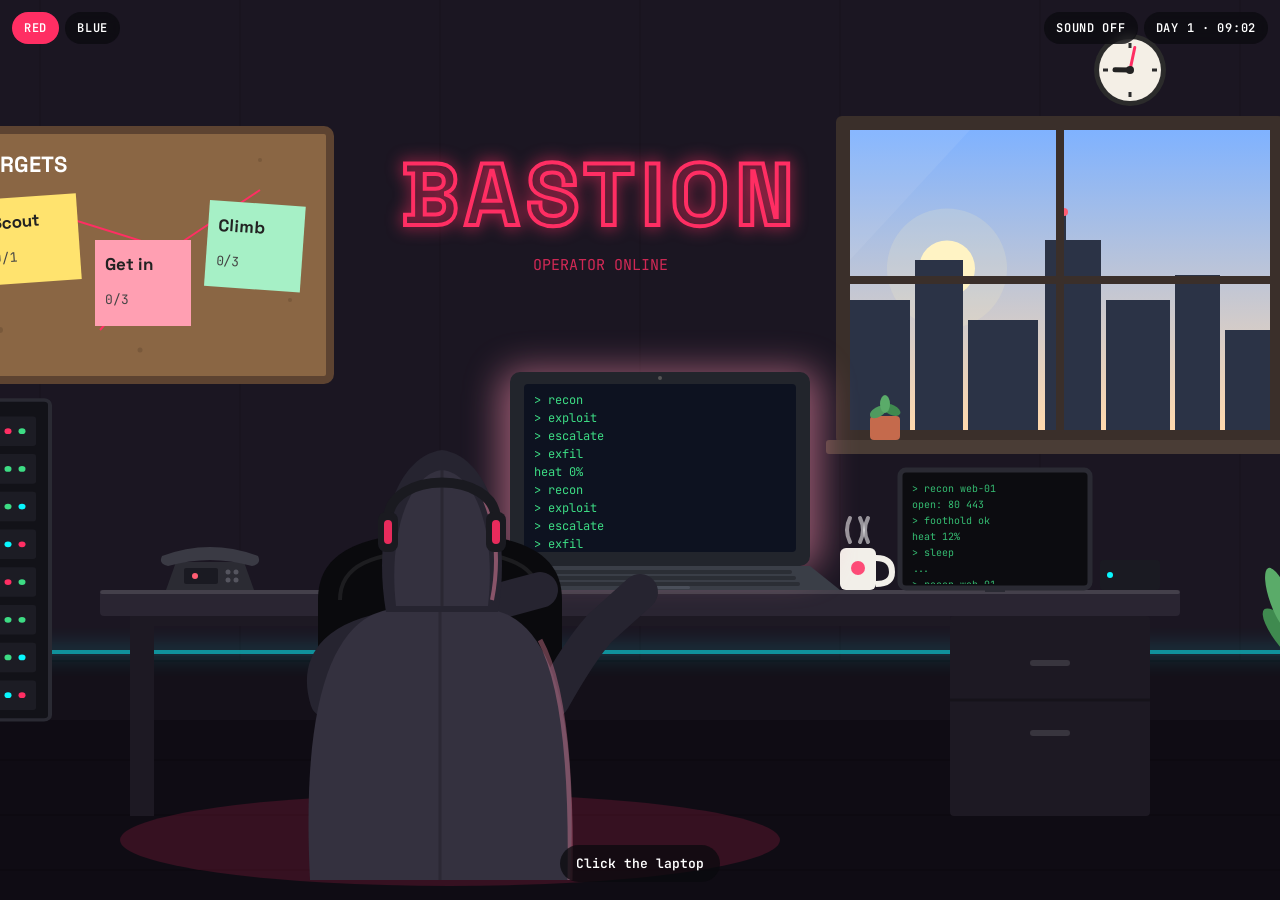
==== demo/office/index.html @ b07e5ead "Office demo: 2D office, laptop zoom, live day and night, playable Red and Blue loops" ====
<!doctype html>
<html lang="en">
<head>
<meta charset="utf-8">
<meta name="viewport" content="width=device-width, initial-scale=1, viewport-fit=cover">
<meta name="robots" content="noindex, nofollow">
<title>Bastion · Office demo</title>
<link rel="preconnect" href="https://fonts.googleapis.com">
<link rel="preconnect" href="https://fonts.gstatic.com" crossorigin>
<link rel="stylesheet" href="https://fonts.googleapis.com/css2?family=JetBrains+Mono:wght@400;600;700&family=Space+Grotesk:wght@500;700&display=swap">
<style>
:root { --mono: "JetBrains Mono", ui-monospace, Consolas, monospace; --body: "Space Grotesk", system-ui, sans-serif; }
body[data-side="blue"] {
  --wall: #cfd8e3; --wall2: #b9c5d3; --floor: #8a97aa; --desk: #7a5a42; --desk2: #5d4331; --accent: #2f6fde;
  --hood: #2d4f8a; --hood2: #223d6b; --skin: #e7b48f; --glow: #9cc8ff; --chair: #303846;
}
body[data-side="red"] {
  --wall: #1b1622; --wall2: #141019; --floor: #0f0c14; --desk: #2a2532; --desk2: #1d1923; --accent: #ff2e63;
  --hood: #34313f; --hood2: #262430; --skin: #d9a07c; --glow: #ff8fb0; --chair: #0a0a0d;
}
* { box-sizing: border-box; }
html, body { margin: 0; height: 100%; overflow: hidden; background: linear-gradient(var(--wall) 0 55%, var(--floor) 55%); color: #eee; font-family: var(--body); }
#scene { position: fixed; inset: 0; width: 100%; height: 100%; display: block; }
.hud { position: fixed; top: 12px; left: 12px; right: 12px; display: flex; flex-wrap: wrap; justify-content: space-between; gap: 8px; z-index: 5; pointer-events: none; }
.hud > * { pointer-events: auto; }
.pill { font: 600 12px var(--mono); letter-spacing: .06em; text-transform: uppercase; padding: 8px 12px; border-radius: 999px; border: 0; cursor: pointer;
  background: rgba(10,10,14,.72); color: #fff; backdrop-filter: blur(6px); }
.pill.on { background: var(--accent); }
.pill[hidden], .lid[hidden] { display: none; }
.hint { position: fixed; left: 50%; bottom: 18px; transform: translateX(-50%); z-index: 4; font: 600 13px var(--mono); padding: 10px 16px; border-radius: 999px;
  background: rgba(10,10,14,.75); color: #fff; animation: bob 2s ease-in-out infinite; white-space: nowrap; }
@keyframes bob { 50% { transform: translate(-50%, -6px); } }

/* scene parts */
.wall { fill: var(--wall); transition: fill .8s; }
.wall2 { fill: var(--wall2); transition: fill .8s; }
.floor { fill: var(--floor); transition: fill .8s; }
.desk { fill: var(--desk); } .desk2 { fill: var(--desk2); }
.hood { fill: var(--hood); } .hood2 { fill: var(--hood2); } .skin { fill: var(--skin); } .chair { fill: var(--chair); }
.lit { fill: #ffd27a; transition: opacity 1.2s; }
#laptop { cursor: pointer; }
#laptop:hover .screen-glow, #laptop:focus .screen-glow { opacity: .95; }
#laptop:focus { outline: none; }
.screen-glow { fill: var(--glow); opacity: .55; filter: blur(18px); transition: opacity .3s; }
.arm { animation: type .28s ease-in-out infinite alternate; transform-box: fill-box; transform-origin: 0% 0%; }
.arm.r { animation-delay: .14s; }
@keyframes type { to { transform: translateY(4px); } }
.head { animation: breathe 4s ease-in-out infinite; transform-box: fill-box; transform-origin: center bottom; }
@keyframes breathe { 50% { transform: translateY(2px) rotate(-1deg); } }
.steam path { fill: none; stroke: rgba(255,255,255,.55); stroke-width: 4; stroke-linecap: round; animation: steam 3s ease-in infinite; }
.steam path:nth-child(2) { animation-delay: 1s; } .steam path:nth-child(3) { animation-delay: 2s; }
@keyframes steam { 0% { opacity: 0; transform: translateY(10px); } 30% { opacity: 1; } 100% { opacity: 0; transform: translateY(-30px); } }
#phone { cursor: pointer; }
#phone.ring { animation: ring .12s linear infinite; transform-box: fill-box; transform-origin: center; }
@keyframes ring { 0% { transform: rotate(-6deg); } 50% { transform: rotate(6deg); } 100% { transform: rotate(-6deg); } }
.waves circle { fill: none; stroke: var(--accent); stroke-width: 3; opacity: 0; }
#phone.ring + .waves circle { animation: wave 1s ease-out infinite; }
#phone.ring + .waves circle:nth-child(2) { animation-delay: .35s; }
@keyframes wave { 0% { opacity: .9; r: 10; } 100% { opacity: 0; r: 46; } }
.rain line { stroke: rgba(190,210,255,.55); stroke-width: 2; animation: rain .7s linear infinite; }
@keyframes rain { from { transform: translate(0, -60px); } to { transform: translate(-14px, 360px); } }
.tv-node { animation: pulse 2s ease-in-out infinite; transform-box: fill-box; transform-origin: center; }
@keyframes pulse { 50% { transform: scale(1.35); } }
.neon { fill: none; stroke: var(--accent); stroke-width: 4; filter: drop-shadow(0 0 8px var(--accent)); animation: flicker 6s infinite; }
@keyframes flicker { 0%, 19%, 21%, 60%, 62%, 100% { opacity: 1; } 20%, 61% { opacity: .35; } }
.code-line { animation: scroll 3s linear infinite; }
@keyframes scroll { from { transform: translateY(0); } to { transform: translateY(-60px); } }
.board { cursor: pointer; }
.board:hover { filter: brightness(1.08); }
.only-red, .only-blue { display: none; }
.led { animation: led 1.6s steps(2, jump-none) infinite; }
@keyframes led { 50% { opacity: .25; } }
body[data-side="red"] .only-red, body[data-side="blue"] .only-blue { display: inline; }

/* toast */
.toast { position: fixed; top: 64px; left: 50%; z-index: 30; transform: translate(-50%, -140%); max-width: min(92vw, 440px); padding: 14px 18px; border-radius: 10px;
  background: #121018; color: #fff; border: 2px solid var(--accent); box-shadow: 0 12px 40px rgba(0,0,0,.5); font: 14px/1.45 var(--body);
  transition: transform .45s cubic-bezier(.2,1.4,.4,1), opacity .3s; opacity: 0; pointer-events: none; }
.toast.show { transform: translate(-50%, 0); opacity: 1; pointer-events: auto; }
.toast b { display: block; font: 700 12px var(--mono); letter-spacing: .08em; text-transform: uppercase; color: var(--accent); margin-bottom: 4px; }

/* laptop OS */
.os { position: fixed; inset: 0; z-index: 10; display: none; flex-direction: column; opacity: 0; transition: opacity .35s;
  background: radial-gradient(120% 90% at 30% 10%, #24324d, #0d1220 70%); }
body[data-side="red"] .os { background: radial-gradient(120% 90% at 70% 10%, #3a1020, #0a070c 70%); }
.os.open { display: flex; } .os.in { opacity: 1; }
.os::after { content: ""; position: absolute; inset: 0; pointer-events: none; box-shadow: inset 0 0 calc(var(--heat, 0) * 220px) calc(var(--heat, 0) * 40px) rgba(255, 40, 60, .55); transition: box-shadow .6s; }
.os.hot::after { animation: hot 1.4s ease-in-out infinite; }
@keyframes hot { 50% { opacity: .55; } }
.bar { display: flex; align-items: center; gap: 14px; padding: 8px 14px; background: rgba(0,0,0,.45); font: 600 12px var(--mono); z-index: 2; flex-wrap: wrap; }
.bar .grow { flex: 1; }
.heat { display: inline-flex; align-items: center; gap: 8px; }
.heat .meter { width: 90px; height: 8px; border-radius: 99px; background: rgba(255,255,255,.15); overflow: hidden; }
.heat .meter span { display: block; height: 100%; width: 0; background: linear-gradient(90deg, #ffb347, #ff2e63); transition: width .6s; }
.lid { background: rgba(255,255,255,.12); color: #fff; border: 0; border-radius: 6px; padding: 6px 10px; font: 600 12px var(--mono); cursor: pointer; }
.desk-area { position: relative; flex: 1; overflow: hidden; }
.desk-area::before { content: "BASTION"; position: absolute; left: 50%; top: 50%; transform: translate(-50%, -50%); font: 700 clamp(60px, 14vw, 200px)/1 var(--body);
  letter-spacing: .08em; color: rgba(255,255,255,.035); pointer-events: none; white-space: nowrap; }
.desk-area::after { content: ""; position: absolute; inset: 0; pointer-events: none; opacity: .5;
  background-image: linear-gradient(rgba(255,255,255,.035) 1px, transparent 1px), linear-gradient(90deg, rgba(255,255,255,.035) 1px, transparent 1px); background-size: 40px 40px; }
.dock { display: flex; justify-content: center; gap: 10px; padding: 10px 14px; z-index: 2; margin: 0 auto 10px; width: fit-content; border-radius: 20px;
  background: rgba(255,255,255,.07); border: 1px solid rgba(255,255,255,.12); backdrop-filter: blur(12px); box-shadow: 0 10px 30px rgba(0,0,0,.35); }
.dock button { width: 58px; height: 58px; border-radius: 14px; border: 1px solid rgba(255,255,255,.15); background: rgba(255,255,255,.08); color: #fff; cursor: pointer;
  display: grid; place-items: center; font-size: 24px; transition: transform .2s cubic-bezier(.2,1.6,.4,1), background .2s; position: relative; }
.dock button small { position: absolute; bottom: -2px; font: 600 9px var(--mono); opacity: .8; }
.dock button:hover { transform: translateY(-8px) scale(1.12); background: rgba(255,255,255,.16); }
.dock button.active::after { content: ""; position: absolute; bottom: -7px; width: 5px; height: 5px; border-radius: 50%; background: #fff; }
.win { position: absolute; display: flex; flex-direction: column; border-radius: 12px; overflow: hidden; background: #0f1117; border: 1px solid rgba(255,255,255,.14);
  box-shadow: 0 24px 60px rgba(0,0,0,.55); animation: pop .32s cubic-bezier(.2,1.4,.4,1); }
@keyframes pop { from { transform: scale(.85) translateY(30px); opacity: 0; } }
.win.closing { animation: shut .2s ease-in forwards; }
@keyframes shut { to { transform: scale(.9) translateY(20px); opacity: 0; } }
.win header { display: flex; align-items: center; gap: 8px; padding: 10px 12px; background: linear-gradient(rgba(255,255,255,.09), rgba(255,255,255,.04)); font: 600 12px var(--mono); cursor: grab; user-select: none; border-bottom: 1px solid rgba(255,255,255,.08); }
.win header .dots { display: flex; gap: 6px; margin-right: 6px; }
.win header .dots i { width: 12px; height: 12px; border-radius: 50%; background: #ffbd2e; display: block; } .win header .dots i:last-child { background: #28c840; }
.win header .x { width: 12px; height: 12px; border-radius: 50%; background: #ff5f57; border: 0; cursor: pointer; padding: 0; order: -1; }
.win header .ttl { margin: 0 auto; transform: translateX(-30px); opacity: .85; }
.win:focus-within, .win.top { border-color: color-mix(in srgb, var(--accent) 60%, transparent); }
.win .body { flex: 1; overflow: auto; padding: 12px; font: 13px/1.55 var(--mono); }
.term { color: #d7ffe0; background: #07090c; }
.term .p { color: var(--accent); }
.term .dim { color: #7c8a96; }
.cmds { display: flex; flex-wrap: wrap; gap: 6px; padding: 10px 12px; border-top: 1px solid rgba(255,255,255,.08); background: #0b0d12; }
.cmd { font: 600 12px var(--mono); padding: 7px 10px; border-radius: 6px; border: 1px solid rgba(255,255,255,.18); background: rgba(255,255,255,.05); color: #fff; cursor: pointer; }
.cmd:hover:not(:disabled) { background: var(--accent); border-color: var(--accent); }
.cmd:disabled { opacity: .35; cursor: not-allowed; }
.dice { display: flex; align-items: center; gap: 10px; margin: 6px 0; }
.dice .track { position: relative; flex: 1; max-width: 260px; height: 14px; border-radius: 4px; background: #1c222b; overflow: hidden; }
.dice .zone { position: absolute; left: 0; top: 0; bottom: 0; background: rgba(60, 220, 130, .35); }
.dice .needle { position: absolute; top: -3px; bottom: -3px; width: 3px; background: #fff; box-shadow: 0 0 8px #fff; left: 0; }
.dice b { font-size: 13px; min-width: 42px; }
.stamp { display: inline-block; margin: 6px 0 10px; padding: 4px 12px; border: 3px solid; border-radius: 6px; font: 800 18px var(--mono); letter-spacing: .1em;
  transform: rotate(-4deg); animation: stamp .35s cubic-bezier(.2,1.8,.4,1); }
.stamp.ok { color: #3ddc84; border-color: #3ddc84; } .stamp.bad { color: #ff4d6d; border-color: #ff4d6d; } .stamp.warn { color: #ffb347; border-color: #ffb347; }
@keyframes stamp { from { transform: scale(2.6) rotate(-14deg); opacity: 0; } }
.shake { animation: shake .4s; }
@keyframes shake { 20% { transform: translate(-8px, 3px); } 40% { transform: translate(7px, -4px); } 60% { transform: translate(-5px, 2px); } 80% { transform: translate(3px, -1px); } }
.flash { position: fixed; inset: 0; z-index: 40; pointer-events: none; background: #fff; opacity: 0; }
.flash.go { animation: flash .45s ease-out; }
@keyframes flash { 10% { opacity: .55; } 100% { opacity: 0; } }
.netmap { background: #0b1018; }
.netmap svg { width: 100%; height: 100%; display: block; }
.link { stroke: rgba(255,255,255,.18); stroke-width: 2; }
.node rect, .node circle { fill: #1b2433; stroke: rgba(255,255,255,.35); stroke-width: 2; transition: fill .5s, stroke .5s; }
.node text { fill: #c9d4e4; font: 11px var(--mono); text-anchor: middle; }
.node.owned rect, .node.owned circle { fill: #5a1324; stroke: #ff4d6d; }
.node.scanned rect { stroke: #ffd27a; stroke-dasharray: 5 4; }
.node.cut rect { fill: #222; stroke: #666; }
.packet { filter: drop-shadow(0 0 6px currentColor); }
.ripple { fill: none; stroke: #ffd27a; stroke-width: 2; }
.logs { background: #0a0e14; }
.log { display: grid; grid-template-columns: 52px 1fr auto; gap: 10px; align-items: center; padding: 6px 8px; border-radius: 6px; animation: slide .35s ease-out; }
@keyframes slide { from { transform: translateX(-20px); opacity: 0; } }
.log.sus { background: rgba(255, 77, 109, .12); animation: slide .35s ease-out, blink 1.2s ease-in-out 3; }
@keyframes blink { 50% { background: rgba(255, 77, 109, .35); } }
.log .t { color: #7c8a96; }
.log button { font: 600 11px var(--mono); padding: 4px 8px; border-radius: 5px; border: 1px solid rgba(255,255,255,.25); background: transparent; color: #fff; cursor: pointer; }
.log button:hover { background: var(--accent); }
.mail { background: #f4f1ec; color: #1b1a1e; font-family: var(--body); }
.mail .item { padding: 10px 12px; border-bottom: 1px solid #ddd6cc; cursor: pointer; }
.mail .item:hover { background: #ebe5dc; }
.mail .item b { display: block; }
.mail .item span { color: #6b6460; font-size: 13px; }
.mail .msg { padding: 4px 2px; }
.mail .msg .from { font: 12px var(--mono); color: #6b6460; }
.mail .btns { display: flex; gap: 8px; flex-wrap: wrap; margin-top: 12px; }
.mail .btns button { font: 600 13px var(--body); padding: 8px 12px; border-radius: 8px; border: 2px solid #1b1a1e; background: #fff; cursor: pointer; }
.mail .btns button:hover { background: #1b1a1e; color: #fff; }
.daycard { position: fixed; inset: 0; z-index: 35; display: grid; place-items: center; pointer-events: none; opacity: 0; background: rgba(5,5,10,.85); }
.daycard.go { animation: daycard 2.6s ease-in-out; }
@keyframes daycard { 0% { opacity: 0; } 20%, 75% { opacity: 1; } 100% { opacity: 0; } }
.daycard div { font: 700 clamp(40px, 9vw, 96px)/1 var(--body); letter-spacing: .04em; text-align: center; }
.daycard small { display: block; font: 600 14px var(--mono); letter-spacing: .2em; opacity: .7; margin-top: 12px; }
.panel { position: fixed; z-index: 25; left: 50%; top: 50%; transform: translate(-50%, -50%) scale(.9); opacity: 0; pointer-events: none; transition: .3s cubic-bezier(.2,1.4,.4,1);
  width: min(92vw, 420px); background: #fffdf5; color: #222; border-radius: 6px; padding: 22px; box-shadow: 0 30px 80px rgba(0,0,0,.5); font-family: var(--body); }
.panel.show { opacity: 1; transform: translate(-50%, -50%) scale(1); pointer-events: auto; }
.panel h3 { margin: 0 0 12px; }
.panel .q { display: grid; gap: 4px; padding: 10px 0; border-top: 1px dashed #ccc; font-size: 14px; }
.panel .q .m { height: 6px; border-radius: 99px; background: #eee; overflow: hidden; } .panel .q .m span { display: block; height: 100%; background: #222; }
.panel .close { margin-top: 12px; font: 600 13px var(--body); padding: 8px 14px; border-radius: 8px; border: 2px solid #222; background: #fff; cursor: pointer; }
.end { position: fixed; inset: 0; z-index: 50; display: none; place-items: center; background: rgba(5,5,10,.82); backdrop-filter: blur(4px); }
.end.show { display: grid; animation: fadein .4s; }
@keyframes fadein { from { opacity: 0; } }
.end-card { width: min(92vw, 440px); padding: 26px; border-radius: 14px; background: #111018; border: 2px solid var(--accent); text-align: center; box-shadow: 0 30px 90px rgba(0,0,0,.6); animation: pop .5s cubic-bezier(.2,1.4,.4,1); }
.end-title { font: 700 clamp(44px, 10vw, 72px)/1 var(--body); letter-spacing: .08em; color: var(--accent); text-shadow: 0 0 24px var(--accent); }
.end.lost .end-title { color: #9aa3ad; text-shadow: 2px 0 #ff2e63, -2px 0 #08f7fe; animation: glitch 1.2s steps(2) infinite; }
@keyframes glitch { 20% { transform: translate(2px, -1px); } 40% { transform: translate(-2px, 1px); } 60% { transform: none; } }
.end-card p { color: #c9c4cf; margin: 12px 0 18px; }
.end-rows { display: grid; gap: 6px; text-align: left; font: 14px var(--mono); }
.end-rows div, .end-total { display: flex; justify-content: space-between; padding: 6px 10px; border-radius: 6px; background: rgba(255,255,255,.05); }
.end-total { margin: 12px 0 18px; font: 700 20px var(--mono); background: rgba(255,255,255,.1); }
.conf { position: fixed; top: -12px; width: 9px; height: 14px; z-index: 60; pointer-events: none; animation: fall linear forwards; }
@keyframes fall { to { transform: translate(var(--dx), 105vh) rotate(var(--r)); } }
@media (max-width: 700px) {
  .win { left: 8px !important; right: 8px !important; width: auto !important; }
  .dock button { width: 50px; height: 50px; font-size: 21px; }
  .heat .meter { width: 60px; }
  .pill { padding: 7px 9px; font-size: 11px; }
}
@media (prefers-reduced-motion: reduce) {
  *, *::before, *::after { animation-duration: .01ms !important; animation-iteration-count: 1 !important; transition-duration: .01ms !important; }
}
</style>
</head>
<body data-side="red">

<svg id="scene" viewBox="0 0 1600 900" preserveAspectRatio="xMidYMid slice" aria-label="An office with a laptop on the desk">
  <defs>
    <linearGradient id="sky" x1="0" y1="0" x2="0" y2="1">
      <stop id="sky1" offset="0" stop-color="#7fb2ff"/><stop id="sky2" offset="1" stop-color="#ffd7a8"/>
    </linearGradient>
    <clipPath id="winclip"><rect x="1010" y="130" width="420" height="300"/></clipPath>
    <clipPath id="scrclip"><rect x="684" y="384" width="272" height="168" rx="4"/></clipPath>
    <clipPath id="mon2clip"><rect x="1064" y="474" width="182" height="110" rx="3"/></clipPath>
    <clipPath id="tvclip"><rect x="590" y="126" width="330" height="190" rx="6"/></clipPath>
    <radialGradient id="lampglow"><stop offset="0" stop-color="#ffe2a8" stop-opacity=".55"/><stop offset="1" stop-color="#ffe2a8" stop-opacity="0"/></radialGradient>
  </defs>

  <rect class="wall" x="0" y="0" width="1600" height="720"/>
  <g opacity=".06" stroke="#000" stroke-width="2">
    <line x1="200" y1="0" x2="200" y2="660"/><line x1="400" y1="0" x2="400" y2="660"/><line x1="600" y1="0" x2="600" y2="660"/><line x1="800" y1="0" x2="800" y2="660"/>
    <line x1="1000" y1="0" x2="1000" y2="660"/><line x1="1200" y1="0" x2="1200" y2="660"/><line x1="1400" y1="0" x2="1400" y2="660"/>
  </g>
  <rect class="wall2" x="0" y="660" width="1600" height="60"/>
  <rect x="0" y="656" width="1600" height="6" fill="rgba(0,0,0,.18)"/>
  <rect class="floor" x="0" y="720" width="1600" height="180"/>
  <g opacity=".12" stroke="#000" stroke-width="2"><line x1="0" y1="760" x2="1600" y2="760"/><line x1="0" y1="815" x2="1600" y2="815"/><line x1="0" y1="870" x2="1600" y2="870"/></g>
  <ellipse cx="610" cy="840" rx="330" ry="46" fill="var(--accent)" opacity=".16"/>

  <g id="window">
    <rect x="996" y="116" width="448" height="328" rx="6" fill="#3a2f2a"/>
    <g clip-path="url(#winclip)">
      <rect x="1010" y="130" width="420" height="300" fill="url(#sky)"/>
      <g id="stars" fill="#fff"></g>
      <circle id="sunglow" cx="1120" cy="210" r="60" fill="#fff3c4" opacity=".18"/>
      <circle id="sun" cx="1120" cy="210" r="28" fill="#fff3c4"/>
      <g id="moon" opacity="0"><circle r="22" fill="#e8eefc"/><circle cx="-7" cy="-5" r="5" fill="#c9d2e6"/><circle cx="8" cy="6" r="3.5" fill="#c9d2e6"/><circle cx="4" cy="-10" r="2.5" fill="#c9d2e6"/>
        <circle r="44" fill="#e8eefc" opacity=".08"/></g>
      <g id="city" fill="#2b3346">
        <rect x="1010" y="300" width="60" height="130"/><rect x="1075" y="260" width="48" height="170"/><rect x="1128" y="320" width="70" height="110"/>
        <rect x="1205" y="240" width="56" height="190"/><rect x="1266" y="300" width="64" height="130"/><rect x="1335" y="275" width="45" height="155"/><rect x="1385" y="330" width="50" height="100"/>
        <rect x="1222" y="214" width="4" height="26"/><circle cx="1224" cy="212" r="4" fill="#ff5d73"/>
      </g>
      <g id="lights"></g>
      <g class="rain" id="rain" opacity="0"></g>
      <path d="M1010 130 L1130 130 L1010 260 Z" fill="#fff" opacity=".07"/>
    </g>
    <g class="only-blue" fill="#e9e4da" opacity=".95">
      <rect x="1010" y="130" width="420" height="14"/><rect x="1010" y="146" width="420" height="12"/><rect x="1010" y="160" width="420" height="10"/>
      <line x1="1400" y1="130" x2="1400" y2="240" stroke="#bdb5a8" stroke-width="2"/>
    </g>
    <rect x="1216" y="116" width="8" height="328" fill="#3a2f2a"/>
    <rect x="996" y="276" width="448" height="8" fill="#3a2f2a"/>
    <rect x="986" y="440" width="468" height="14" rx="3" fill="#4a3d36"/>
    <g transform="translate(1030 404)"><rect x="0" y="12" width="30" height="24" rx="4" fill="#c56a4c"/>
      <ellipse cx="8" cy="8" rx="9" ry="5" fill="#4f9a5f" transform="rotate(-30 8 8)"/><ellipse cx="22" cy="6" rx="9" ry="5" fill="#3f8a4f" transform="rotate(25 22 6)"/><ellipse cx="15" cy="0" rx="5" ry="9" fill="#5aab69"/></g>
  </g>

  <g id="wallclock" transform="translate(1290 70)">
    <circle r="36" fill="#2b2b2b"/><circle r="31" fill="#f4efe6"/>
    <g stroke="#2b2b2b" stroke-width="3"><line x1="0" y1="-27" x2="0" y2="-22"/><line x1="27" y1="0" x2="22" y2="0"/><line x1="0" y1="27" x2="0" y2="22"/><line x1="-27" y1="0" x2="-22" y2="0"/></g>
    <line id="hhand" x1="0" y1="0" x2="0" y2="-15" stroke="#222" stroke-width="5" stroke-linecap="round"/>
    <line id="mhand" x1="0" y1="0" x2="0" y2="-23" stroke="var(--accent)" stroke-width="3" stroke-linecap="round"/>
    <circle r="4" fill="#222"/>
  </g>

  <g class="only-blue">
    <rect x="574" y="110" width="362" height="222" rx="10" fill="#151a22"/>
    <g clip-path="url(#tvclip)">
      <rect x="590" y="126" width="330" height="190" fill="#0d1726"/>
      <g stroke="rgba(160,200,255,.35)" stroke-width="2">
        <line x1="650" y1="170" x2="760" y2="220"/><line x1="860" y1="170" x2="760" y2="220"/><line x1="760" y1="220" x2="680" y2="280"/><line x1="760" y1="220" x2="840" y2="280"/>
      </g>
      <g fill="#59a8ff"><circle class="tv-node" cx="650" cy="170" r="9"/><circle class="tv-node" cx="860" cy="170" r="9" style="animation-delay:.5s"/>
        <circle class="tv-node" cx="760" cy="220" r="11" style="animation-delay:1s"/><circle class="tv-node" cx="680" cy="280" r="8" style="animation-delay:1.5s"/>
        <circle class="tv-node" cx="840" cy="280" r="8" fill="#ff5d73" style="animation-delay:.2s"/></g>
      <text x="604" y="148" fill="#8fb4e8" font-family="JetBrains Mono" font-size="13">SOC · OLIVE BYTE</text>
      <text x="906" y="148" fill="#3ddc84" font-family="JetBrains Mono" font-size="13" text-anchor="end">● LIVE</text>
      <path d="M590 126 L700 126 L590 230 Z" fill="#fff" opacity=".04"/>
    </g>
    <rect x="745" y="332" width="20" height="40" fill="#151a22"/>
  </g>
  <g class="only-red">
    <text class="neon" x="760" y="225" text-anchor="middle" font-family="Space Grotesk" font-weight="700" font-size="88" letter-spacing="6">BASTION</text>
    <text x="760" y="270" text-anchor="middle" fill="var(--accent)" font-family="JetBrains Mono" font-size="15" opacity=".8">OPERATOR ONLINE</text>
    <line x1="0" y1="652" x2="1600" y2="652" stroke="#08f7fe" stroke-width="4" opacity=".55" style="filter:drop-shadow(0 0 10px #08f7fe)"/>
  </g>

  <g class="board" id="board" tabindex="0" role="button" aria-label="Quest board">
    <g class="only-blue"><rect x="110" y="130" width="380" height="250" rx="6" fill="#fbfbf7" stroke="#9aa3ad" stroke-width="8"/>
      <rect x="130" y="380" width="340" height="8" rx="3" fill="#9aa3ad"/><rect x="380" y="372" width="34" height="8" rx="2" fill="#2f6fde"/>
      <text x="134" y="172" font-family="Space Grotesk" font-weight="700" font-size="22" fill="#2f6fde">QUESTS</text></g>
    <g class="only-red"><rect x="110" y="130" width="380" height="250" rx="6" fill="#8a6644" stroke="#5d4331" stroke-width="8"/>
      <g fill="#6f5136" opacity=".6"><circle cx="160" cy="330" r="3"/><circle cx="420" cy="160" r="2"/><circle cx="300" cy="350" r="2.5"/><circle cx="450" cy="300" r="2"/></g>
      <path d="M170 200 L330 250 L420 190 M330 250 L260 330" stroke="#ff2e63" stroke-width="2" fill="none"/>
      <text x="134" y="172" font-family="Space Grotesk" font-weight="700" font-size="22" fill="#fff">TARGETS</text></g>
    <g id="notes"></g>
  </g>

  <g class="only-blue" transform="translate(30 400) scale(1 .82)">
    <rect x="0" y="0" width="200" height="390" rx="4" fill="#8a6a50"/><rect x="10" y="10" width="180" height="370" fill="#6b4f3a"/>
    <g fill="#5d4331"><rect x="10" y="100" width="180" height="8"/><rect x="10" y="200" width="180" height="8"/><rect x="10" y="300" width="180" height="8"/></g>
    <rect x="18" y="40" width="16" height="60" fill="#2f6fde"/><rect x="36" y="48" width="14" height="52" fill="#e0b84a"/><rect x="52" y="36" width="18" height="64" fill="#c94a4a"/><rect x="72" y="52" width="12" height="48" fill="#3f8a4f"/>
    <rect x="100" y="60" width="60" height="40" fill="#e9e4da"/><text x="130" y="85" text-anchor="middle" font-family="JetBrains Mono" font-size="11" fill="#555">SOC</text>
    <rect x="20" y="140" width="22" height="60" fill="#4b5d7a"/><rect x="44" y="150" width="16" height="50" fill="#d98b5f"/><rect x="62" y="136" width="20" height="64" fill="#6c4fa3"/>
    <circle cx="140" cy="176" r="22" fill="#3f8a4f"/><rect x="128" y="186" width="24" height="14" fill="#b4573c"/>
    <rect x="20" y="248" width="70" height="52" fill="#e9e4da"/><rect x="100" y="240" width="18" height="60" fill="#2f6fde"/><rect x="120" y="252" width="14" height="48" fill="#c94a4a"/><rect x="136" y="244" width="20" height="56" fill="#e0b84a"/>
  </g>
  <g class="only-red" transform="translate(30 400) scale(1 .82)">
    <rect x="0" y="0" width="180" height="390" rx="6" fill="#121218" stroke="#2a2a33" stroke-width="4"/>
    <g id="rack"></g>
  </g>

  <ellipse cx="800" cy="604" rx="520" ry="14" fill="rgba(0,0,0,.25)"/>
  <rect class="desk" x="260" y="590" width="1080" height="26" rx="4"/>
  <rect x="260" y="590" width="1080" height="4" rx="2" fill="#fff" opacity=".12"/>
  <rect class="desk2" x="290" y="616" width="24" height="200"/>
  <rect class="desk2" x="1110" y="616" width="200" height="200" rx="4"/>
  <g fill="rgba(255,255,255,.12)"><rect x="1190" y="660" width="40" height="6" rx="3"/><rect x="1190" y="730" width="40" height="6" rx="3"/></g>
  <line x1="1110" y1="700" x2="1310" y2="700" stroke="rgba(0,0,0,.25)" stroke-width="3"/>
  <rect class="desk2" x="314" y="616" width="796" height="10"/>

  <g class="only-blue">
    <path d="M1180 590 L1260 478 L1340 590 Z" fill="#ffe2a8" opacity=".14"/>
    <ellipse cx="1260" cy="592" rx="70" ry="8" fill="#ffe2a8" opacity=".35"/>
    <rect x="1270" y="580" width="44" height="10" rx="4" fill="#2b2f36"/>
    <path d="M1292 580 L1306 520 L1262 478" stroke="#2b2f36" stroke-width="7" fill="none" stroke-linecap="round" stroke-linejoin="round"/>
    <path d="M1236 466 l46 6 l-8 26 l-44 -8 z" fill="#2f6fde"/>
  </g>
  <g class="only-red"><rect x="1060" y="470" width="190" height="118" rx="6" fill="#0c0c10" stroke="#2a2a33" stroke-width="5"/>
    <g clip-path="url(#mon2clip)"><g fill="#3ddc84" font-family="JetBrains Mono" font-size="10" opacity=".85">
      <text class="code-line" x="1072" y="492">&gt; recon web-01</text><text class="code-line" x="1072" y="508">open: 80 443</text>
      <text class="code-line" x="1072" y="524">&gt; foothold ok</text><text class="code-line" x="1072" y="540">heat 12%</text>
      <text class="code-line" x="1072" y="556">&gt; sleep</text><text class="code-line" x="1072" y="572">...</text>
      <text class="code-line" x="1072" y="588">&gt; recon web-01</text><text class="code-line" x="1072" y="604">open: 80 443</text>
      <text class="code-line" x="1072" y="620">&gt; foothold ok</text><text class="code-line" x="1072" y="636">heat 12%</text></g></g>
    <rect x="1145" y="588" width="20" height="4" fill="#2a2a33"/>
    <rect x="1260" y="560" width="60" height="30" rx="4" fill="#1a1a22"/><circle cx="1270" cy="575" r="3" fill="#08f7fe"/></g>

  <g id="mug" transform="translate(1000 548)">
    <rect x="0" y="0" width="36" height="42" rx="6" fill="#f2efe9"/><path d="M36 10 q16 0 16 14 q0 12 -16 12" stroke="#f2efe9" stroke-width="6" fill="none"/>
    <circle cx="18" cy="20" r="7" fill="var(--accent)" opacity=".85"/>
    <g class="steam"><path d="M10 -6 q-6 -12 0 -24"/><path d="M20 -6 q6 -12 0 -24"/><path d="M28 -6 q-6 -12 0 -24"/></g>
  </g>
  <g transform="translate(900 578)"><rect width="56" height="10" rx="2" fill="#e9e4da" transform="rotate(-6)"/><rect y="-8" width="50" height="10" rx="2" fill="var(--accent)" opacity=".8" transform="rotate(4)"/></g>

  <g id="phone" tabindex="0" role="button" aria-label="Desk phone">
    <path d="M326 590 L336 562 H404 L414 590 Z" fill="#2b2b33"/>
    <rect x="344" y="568" width="34" height="16" rx="2" fill="#1a1a22"/>
    <g fill="#55555f"><circle cx="388" cy="572" r="2.5"/><circle cx="396" cy="572" r="2.5"/><circle cx="388" cy="580" r="2.5"/><circle cx="396" cy="580" r="2.5"/></g>
    <path d="M322 556 q48 -18 96 0 q4 8 -6 10 q-42 -12 -84 0 q-10 -2 -6 -10 Z" fill="#3a3a44"/>
    <circle cx="355" cy="576" r="3" fill="#ff5d73"/>
  </g>
  <g class="waves"><circle cx="370" cy="550" r="10"/><circle cx="370" cy="550" r="10"/></g>

  <g id="laptop" tabindex="0" role="button" aria-label="Open the laptop">
    <rect class="screen-glow" x="660" y="370" width="320" height="200" rx="20"/>
    <rect x="670" y="372" width="300" height="194" rx="10" fill="#22252c"/>
    <rect x="684" y="384" width="272" height="168" rx="4" id="minibg" fill="#0d1220"/>
    <g clip-path="url(#scrclip)" id="minisc"></g>
    <circle cx="820" cy="378" r="2" fill="#555"/>
    <path d="M640 590 L670 566 H970 L1000 590 Z" fill="#3a3e47"/>
    <g fill="#2b2e35"><rect x="688" y="570" width="264" height="4" rx="2"/><rect x="684" y="576" width="272" height="4" rx="2"/><rect x="680" y="582" width="280" height="4" rx="2"/></g>
    <rect x="790" y="586" width="60" height="3" rx="1.5" fill="#4a4f5a"/>
  </g>

  <g id="person">
    <path class="chair" d="M478 870 V600 C478 556, 512 534, 600 532 C688 534, 722 556, 722 600 V870 Z"/>
    <path d="M500 600 C500 566, 530 552, 600 550 C670 552, 700 566, 700 600" stroke="rgba(255,255,255,.08)" stroke-width="4" fill="none"/>
    <path class="arm l" d="M488 700 Q 470 640, 560 628 L 700 590" stroke="var(--hood2)" stroke-width="36" fill="none" stroke-linecap="round" stroke-linejoin="round"/>
    <path class="arm r" d="M712 700 Q 740 650, 760 628 L 800 592" stroke="var(--hood2)" stroke-width="36" fill="none" stroke-linecap="round" stroke-linejoin="round"/>
    <path class="hood" d="M470 880 C 462 720, 486 640, 530 616 C 560 600, 640 600, 670 616 C 714 640, 738 720, 730 880 Z"/>
    <path d="M600 610 V 880" stroke="rgba(0,0,0,.18)" stroke-width="3"/>
    <path d="M700 640 C 722 680, 732 760, 730 880" stroke="var(--glow)" stroke-width="5" fill="none" opacity=".35"/>
    <g class="head">
      <path class="hood2" d="M546 612 C 532 530, 556 456, 602 450 C 648 456, 672 530, 658 612 Z"/>
      <path class="hood" d="M556 606 C 548 536, 568 474, 602 470 C 638 474, 656 536, 648 606 Z"/>
      <path d="M602 470 V 606" stroke="rgba(0,0,0,.2)" stroke-width="3"/>
      <path d="M640 490 C 656 520, 660 560, 652 600" stroke="var(--glow)" stroke-width="4" fill="none" opacity=".45"/>
      <path d="M548 520 C 548 470, 656 470, 656 520" stroke="#1a1a20" stroke-width="10" fill="none" stroke-linecap="round"/>
      <rect x="538" y="512" width="20" height="40" rx="8" fill="#1a1a20"/><rect x="646" y="512" width="20" height="40" rx="8" fill="#1a1a20"/>
      <rect x="544" y="520" width="8" height="24" rx="4" fill="var(--accent)" opacity=".9"/><rect x="652" y="520" width="8" height="24" rx="4" fill="var(--accent)" opacity=".9"/>
    </g>
  </g>

  <g id="plant" transform="translate(1440 640)">
    <path d="M4 40 H66 L60 120 H10 Z" fill="#b4573c"/><rect x="0" y="34" width="70" height="12" rx="3" fill="#c56a4c"/>
    <ellipse cx="10" cy="0" rx="12" ry="40" fill="#3f8a4f" transform="rotate(-40 10 0)"/><ellipse cx="60" cy="-10" rx="12" ry="44" fill="#3f8a4f" transform="rotate(35 60 -10)"/>
    <ellipse cx="34" cy="-30" rx="13" ry="50" fill="#4f9a5f"/><ellipse cx="0" cy="-40" rx="10" ry="34" transform="rotate(-20 0 -40)" fill="#5aab69"/>
    <ellipse cx="70" cy="-50" rx="10" ry="34" transform="rotate(20 70 -50)" fill="#5aab69"/>
  </g>
  <rect id="dark" x="0" y="0" width="1600" height="900" fill="#05060f" opacity="0" pointer-events="none"/>
</svg>

<div class="hud">
  <div style="display:flex;gap:6px">
    <button class="pill" data-side="red" id="sideRed">Red</button>
    <button class="pill" data-side="blue" id="sideBlue">Blue</button>
  </div>
  <div style="display:flex;gap:6px">
    <button class="pill" id="sound">Sound off</button>
    <button class="pill on" id="skip" hidden>Skip night</button>
    <button class="pill" id="clockPill">Day 1 · 09:00</button>
  </div>
</div>
<div class="hint" id="hint">Click the laptop</div>

<div class="os" id="os" aria-hidden="true">
  <div class="bar">
    <span id="osSide">OPERATOR</span>
    <span id="osClock">Day 1 · 09:00</span>
    <span class="heat">HEAT <span class="meter"><span id="heatBar"></span></span> <span id="heatTxt">0%</span></span>
    <span class="grow"></span>
    <span id="osCoins">◈ 0</span>
    <button class="lid" id="skip2" hidden style="background:var(--accent)">Skip night</button>
    <button class="lid" id="lid">Close laptop</button>
  </div>
  <div class="desk-area" id="deskArea"></div>
  <div class="dock" id="dock"></div>
</div>

<div class="toast" id="toast"></div>
<div class="daycard" id="daycard"><div id="dayText">NIGHT 1<small>the office goes quiet</small></div></div>
<div class="flash" id="flash"></div>
<div class="panel" id="panel"></div>
<div class="end" id="end"></div>

<script>
(() => {
  const $ = (s, r = document) => r.querySelector(s);
  const reduce = matchMedia("(prefers-reduced-motion: reduce)").matches;
  const svg = $("#scene");
  const S = { night: false, rain: false, side: "red", day: 1, minutes: 9 * 60, heat: 0, coins: 0, inside: false, admin: false, scanned: false, stolen: false, cut: false,
    sound: false, zoomed: false, quests: { scout: 0, inside: 0, climb: 0 }, wins: [] };
  const FULL = [0, 0, 1600, 900], SCREEN = [684, 384, 272, 168], PORTRAIT = [300, 60, 1000, 820];
  let vb = FULL.slice();

  /* sound */
  let ac = null;
  function beep(f = 660, d = .06, type = "square", vol = .04) {
    if (!S.sound) return;
    ac = ac || new (window.AudioContext || window.webkitAudioContext)();
    const o = ac.createOscillator(), g = ac.createGain();
    o.type = type; o.frequency.value = f; g.gain.value = vol; o.connect(g); g.connect(ac.destination);
    g.gain.exponentialRampToValueAtTime(.0001, ac.currentTime + d); o.start(); o.stop(ac.currentTime + d);
  }
  $("#sound").onclick = () => { S.sound = !S.sound; $("#sound").textContent = S.sound ? "Sound on" : "Sound off"; $("#sound").classList.toggle("on", S.sound); beep(880); };

  /* window, lights, rain, time of day */
  const lights = $("#lights");
  [[1010, 300, 60, 130], [1075, 260, 48, 170], [1128, 320, 70, 110], [1205, 240, 56, 190], [1266, 300, 64, 130], [1335, 275, 45, 155], [1385, 330, 50, 100]].forEach(([bx, by, bw, bh]) => {
    for (let y = by + 10; y < by + bh - 12; y += 18) for (let x = bx + 8; x < bx + bw - 10; x += 14) {
      if (Math.random() < .45) continue;
      const r = document.createElementNS("http://www.w3.org/2000/svg", "rect");
      r.setAttribute("x", x); r.setAttribute("y", y); r.setAttribute("width", 6); r.setAttribute("height", 8); r.setAttribute("class", "lit"); r.style.opacity = 0; lights.appendChild(r);
    }
  });
  const rain = $("#rain");
  for (let i = 0; i < 40; i++) {
    const l = document.createElementNS("http://www.w3.org/2000/svg", "line");
    const x = 1010 + Math.random() * 440, y = 100 + Math.random() * 300;
    l.setAttribute("x1", x); l.setAttribute("y1", y); l.setAttribute("x2", x - 6); l.setAttribute("y2", y + 22);
    l.style.animationDelay = (-Math.random()).toFixed(2) + "s"; rain.appendChild(l);
  }
  const mix = (a, b, t) => { const p = (h) => [1, 3, 5].map((i) => parseInt(h.slice(i, i + 2), 16)); const A = p(a), B = p(b);
    return "#" + A.map((v, i) => Math.round(v + (B[i] - v) * t).toString(16).padStart(2, "0")).join(""); };
  const SKY = [[0, "#070a1c", "#141a3a"], [5, "#070a1c", "#141a3a"], [6.2, "#3b2f6b", "#ff9a7a"], [7.5, "#7fb2ff", "#ffd7a8"],
    [16, "#7fb2ff", "#ffe4c4"], [18, "#ff8a5c", "#ffcf8a"], [19.3, "#3b2f6b", "#c46a7a"], [20.5, "#0b1030", "#1d2350"], [24, "#070a1c", "#141a3a"]];
  function skyAt(h) {
    for (let i = 0; i < SKY.length - 1; i++) {
      const [h0, t0, b0] = SKY[i], [h1, t1, b1] = SKY[i + 1];
      if (h >= h0 && h <= h1) { const k = (h - h0) / (h1 - h0); return [mix(t0, t1, k), mix(b0, b1, k)]; }
    }
    return [SKY[0][1], SKY[0][2]];
  }
  const stars = $("#stars");
  for (let i = 0; i < 40; i++) stars.insertAdjacentHTML("beforeend", `<circle cx="${1012 + Math.random() * 416}" cy="${132 + Math.random() * 150}" r="${(Math.random() * 1.4 + .4).toFixed(1)}" opacity="${(Math.random() * .6 + .4).toFixed(2)}"/>`);
  const arc = (t) => [1020 + t * 400, 420 - Math.sin(t * Math.PI) * 240];
  function paintTime() {
    const h = (S.minutes / 60) % 24;
    const [top, bottom] = skyAt(h);
    $("#sky1").setAttribute("stop-color", top); $("#sky2").setAttribute("stop-color", bottom);
    const night = h >= 20.5 || h < 5 ? 1 : h >= 18 ? (h - 18) / 2.5 : h < 7 ? 1 - (h - 5) / 2 : 0;
    const ts = (h - 6) / 14, sunUp = ts > -0.05 && ts < 1.05;
    const [sx, sy] = arc(Math.min(1, Math.max(0, ts)));
    ["#sun", "#sunglow"].forEach((id) => { $(id).setAttribute("cx", sx.toFixed(1)); $(id).setAttribute("cy", sy.toFixed(1)); $(id).style.opacity = sunUp ? "" : 0; });
    $("#sun").setAttribute("fill", h > 17 || h < 7.5 ? "#ffb070" : "#fff3c4");
    const tm = ((h - 19 + 24) % 24) / 12, moonUp = tm >= 0 && tm <= 1;
    const [mx, my] = arc(Math.min(1, tm));
    $("#moon").setAttribute("transform", `translate(${mx.toFixed(1)} ${my.toFixed(1)})`);
    $("#moon").setAttribute("opacity", moonUp ? Math.min(1, night * 1.4).toFixed(2) : 0);
    stars.setAttribute("opacity", (night * .9).toFixed(2));
    lights.querySelectorAll("rect").forEach((r, i) => { r.style.opacity = Math.min(1, night * 1.5) * (i % 3 ? 1 : .4); });
    $("#rain").setAttribute("opacity", S.rain && night > .5 ? 1 : 0);
    $("#dark").setAttribute("opacity", (night * (S.side === "red" ? .25 : .45)).toFixed(2));
    const day = Math.floor(S.minutes) % (24 * 60), mm = Math.floor(day % 60), hh = Math.floor(day / 60);
    $("#mhand").setAttribute("transform", `rotate(${(day % 60) * 6})`);
    $("#hhand").setAttribute("transform", `rotate(${(hh % 12) * 30 + (day % 60) / 2})`);
    const label = `${S.night ? "Night" : "Day"} ${S.day} · ${String(hh).padStart(2, "0")}:${String(mm).padStart(2, "0")}`;
    $("#clockPill").textContent = label; $("#osClock").textContent = label;
  }

  /* little laptop screen in the office view */
  function paintMini() {
    const g = $("#minisc"); g.innerHTML = "";
    const lines = S.side === "red" ? ["> recon", "> exploit", "> escalate", "> exfil", "heat " + Math.round(S.heat * 100) + "%"]
      : ["09:12 login ok", "09:14 dns query", "09:15 FAILED login", "09:16 mail in", "09:17 port probe"];
    lines.concat(lines).forEach((t, i) => {
      const x = document.createElementNS("http://www.w3.org/2000/svg", "text");
      x.setAttribute("x", 694); x.setAttribute("y", 404 + i * 18); x.setAttribute("class", "code-line");
      x.setAttribute("fill", S.side === "red" ? "#3ddc84" : (t.includes("FAILED") || t.includes("probe") ? "#ff6b81" : "#9cc8ff"));
      x.setAttribute("font-family", "JetBrains Mono"); x.setAttribute("font-size", "12"); x.textContent = t; g.appendChild(x);
    });
  }
  function paintNotes() {
    const g = $("#notes"); g.innerHTML = "";
    const colors = S.side === "red" ? ["#ffe36e", "#ff9fb2", "#a6f0c6"] : ["#ffe36e", "#a8d4ff", "#c8f7a6"];
    const items = S.side === "red" ? ["Scout", "Get in", "Climb"] : ["Logs", "Block", "Cut off"];
    items.forEach((t, i) => {
      const x = 140 + i * 115, y = 200 + (i % 2) * 40;
      g.insertAdjacentHTML("beforeend", `<g transform="translate(${x} ${y}) rotate(${(i - 1) * 4})"><rect width="96" height="86" fill="${colors[i]}"/>
        <text x="10" y="30" font-family="Space Grotesk" font-weight="700" font-size="17" fill="#222">${t}</text>
        <text x="10" y="64" font-family="JetBrains Mono" font-size="13" fill="#444">${questText(i)}</text></g>`);
    });
  }
  const questText = (i) => S.side === "red" ? [`${S.quests.scout}/1`, `${S.quests.inside}/3`, `${S.quests.climb}/3`][i] : ["0/3", "0/3", "0/3"][i];

  /* side switch */
  function setSide(side) {
    S.side = side; document.body.dataset.side = side;
    $("#sideRed").classList.toggle("on", side === "red"); $("#sideBlue").classList.toggle("on", side === "blue");
    $("#osSide").textContent = side === "red" ? "OPERATOR · RED" : "ANALYST · BLUE";
    paintMini(); paintNotes(); paintTime(); buildDock();
    if (S.zoomed) { $("#deskArea").innerHTML = ""; openApp(side === "red" ? "term" : "logs"); }
  }
  const restart = (side) => { const u = new URL(location.href); u.search = side === "blue" ? "?side=blue" : ""; location.href = u.toString(); };
  $("#sideRed").onclick = () => { if (S.side !== "red") restart("red"); }; $("#sideBlue").onclick = () => { if (S.side !== "blue") restart("blue"); };

  /* camera zoom into the laptop */
  function fitPortrait() {
    if (S.zoomed) return;
    const portrait = innerHeight > innerWidth;
    svg.setAttribute("preserveAspectRatio", portrait ? "xMidYMid meet" : "xMidYMid slice");
    vb = portrait ? PORTRAIT.slice() : FULL.slice(); svg.setAttribute("viewBox", vb.join(" "));
  }
  addEventListener("resize", fitPortrait);
  function animateBox(to, ms) {
    return new Promise((done) => {
      if (reduce) { vb = to.slice(); svg.setAttribute("viewBox", vb.join(" ")); return done(); }
      const from = vb.slice(), t0 = performance.now();
      const ease = (t) => t < .5 ? 4 * t * t * t : 1 - Math.pow(-2 * t + 2, 3) / 2;
      (function step(now) {
        const t = Math.min(1, (now - t0) / ms), e = ease(t);
        vb = from.map((v, i) => v + (to[i] - v) * e); svg.setAttribute("viewBox", vb.join(" "));
        t < 1 ? requestAnimationFrame(step) : done();
      })(t0);
    });
  }
  async function openLaptop(instant) {
    if (S.zoomed) return;
    S.zoomed = true; $("#hint").style.display = "none"; beep(520, .1, "sine");
    if (instant === true) { vb = SCREEN.slice(); svg.setAttribute("viewBox", vb.join(" ")); } else await animateBox(SCREEN, 1100);
    const os = $("#os"); os.classList.add("open"); os.setAttribute("aria-hidden", "false");
    requestAnimationFrame(() => os.classList.add("in"));
    if (!$("#deskArea").children.length) { openApp("map"); openApp(S.side === "red" ? "term" : "logs"); }
    beep(780, .12, "sine");
  }
  async function closeLaptop() {
    const os = $("#os"); os.classList.remove("in"); os.setAttribute("aria-hidden", "true");
    await new Promise((r) => setTimeout(r, reduce ? 0 : 300)); os.classList.remove("open");
    paintMini(); await animateBox(innerHeight > innerWidth ? PORTRAIT : FULL, 900); S.zoomed = false;
  }
  $("#laptop").addEventListener("click", openLaptop);
  $("#laptop").addEventListener("keydown", (e) => { if (e.key === "Enter" || e.key === " ") openLaptop(); });
  $("#lid").onclick = closeLaptop;
  addEventListener("keydown", (e) => { if (e.key === "Escape") { if ($("#panel").classList.contains("show")) hidePanel(); else if (S.zoomed) closeLaptop(); } });

  /* office props */
  function toast(title, text, ms = 3200) {
    const t = $("#toast"); t.innerHTML = `<b>${title}</b>${text}`; t.classList.add("show"); beep(990, .08, "triangle");
    clearTimeout(toast.timer); toast.timer = setTimeout(() => t.classList.remove("show"), ms);
  }
  const calls = { red: ["Your contact: “Their IT guy is on holiday this week. Move fast.”", "Unknown number: “We know what you are doing.” Click."],
    blue: ["CEO: “Are we safe? I need a short report by 17:00.”", "Maria from finance: “I got a strange invoice email. Should I open it?”"] };
  function ringPhone() {
    if (S.zoomed) return;
    $("#phone").classList.add("ring");
    if (S.sound) { [0, 300, 600].forEach((d) => setTimeout(() => beep(1200, .12, "sine", .05), d)); }
  }
  $("#phone").addEventListener("click", () => {
    if (!$("#phone").classList.contains("ring")) { toast("Phone", "No calls right now."); return; }
    $("#phone").classList.remove("ring");
    const list = calls[S.side]; toast("Incoming call", list[Math.floor(Math.random() * list.length)], 5200);
  });
  setInterval(() => { if (!$("#phone").classList.contains("ring") && Math.random() < .5) ringPhone(); }, 14000);
  setTimeout(ringPhone, 5000);

  function showPanel(html) { const p = $("#panel"); p.innerHTML = html + `<button class="close" id="pclose">Close</button>`; p.classList.add("show"); $("#pclose").onclick = hidePanel; }
  function hidePanel() { $("#panel").classList.remove("show"); }
  $("#board").addEventListener("click", () => {
    const rows = S.side === "red"
      ? [["Scout First", "Scan a server, then break into it.", S.quests.scout, 1, 3], ["Foot in the Door", "Get inside the company.", S.quests.inside, 3, 4], ["Climb the Ladder", "Become an administrator.", S.quests.climb, 3, 5]]
      : [["Eyes on the Logs", "Confirm a real attack.", 0, 3, 3], ["Shut the Door", "Block an outside attack.", 0, 3, 4], ["Cut Them Off", "Kick the attacker out.", 0, 3, 5]];
    showPanel(`<h3>${S.side === "red" ? "Targets board" : "Quest board"}</h3>` + rows.map(([n, t, c, g, r]) =>
      `<div class="q"><b>${n} <span style="float:right">◈ ${r}</span></b><span>${t}</span><span class="m"><span style="width:${100 * Math.min(c, g) / g}%"></span></span><small>${Math.min(c, g)}/${g}</small></div>`).join(""));
  });

  /* laptop OS: windows and dock */
  const APPS = {
    red: [["term", "⌨", "Terminal"], ["map", "◉", "Map"], ["mail", "✉", "Mail"]],
    blue: [["logs", "≣", "Logs"], ["map", "◉", "Map"], ["mail", "✉", "Mail"]],
  };
  function buildDock() {
    $("#dock").innerHTML = APPS[S.side].map(([id, icon, name]) => `<button data-app="${id}" title="${name}">${icon}<small>${name}</small></button>`).join("");
    $("#dock").querySelectorAll("button").forEach((b) => b.onclick = () => openApp(b.dataset.app));
    markDock();
  }
  function markDock() { $("#dock").querySelectorAll("button").forEach((b) => b.classList.toggle("active", !!$(`.win[data-app="${b.dataset.app}"]`))); }
  let z = 1;
  function openApp(id) {
    const ex = $(`.win[data-app="${id}"]`); if (ex) { ex.style.zIndex = ++z; ex.classList.remove("shake"); void ex.offsetWidth; return; }
    const area = $("#deskArea"), W = area.clientWidth, H = area.clientHeight;
    const pos = { term: [0.03, 0.04, .5, .86], logs: [0.03, 0.04, .5, .86], map: [.55, .04, .42, .5], mail: [.55, .5, .42, .46] }[id];
    const w = document.createElement("div"); w.className = "win"; w.dataset.app = id; w.style.zIndex = ++z;
    Object.assign(w.style, { left: pos[0] * W + "px", top: pos[1] * H + "px", width: pos[2] * W + "px", height: pos[3] * H + "px" });
    const title = { term: "terminal", logs: "siem · live logs", map: "network map", mail: S.side === "red" ? "mail · drafts" : "mail · inbox" }[id];
    w.innerHTML = `<header><button class="x" aria-label="Close"></button><span class="dots"><i></i><i></i></span><span class="ttl">${title}</span></header><div class="body ${id === "term" ? "term" : id === "logs" ? "logs" : id === "map" ? "netmap" : "mail"}"></div>`;
    area.appendChild(w);
    w.querySelector(".x").onclick = () => { w.classList.add("closing"); setTimeout(() => { w.remove(); markDock(); }, 200); };
    drag(w); ({ term: initTerm, logs: initLogs, map: initMap, mail: initMail })[id](w);
    markDock(); beep(700, .05);
  }
  function drag(w) {
    const h = w.querySelector("header"); let sx, sy, ox, oy;
    h.addEventListener("pointerdown", (e) => { if (e.target.closest("button")) return; w.style.zIndex = ++z; sx = e.clientX; sy = e.clientY; ox = w.offsetLeft; oy = w.offsetTop; h.setPointerCapture(e.pointerId); });
    h.addEventListener("pointermove", (e) => { if (sx == null) return; w.style.left = ox + e.clientX - sx + "px"; w.style.top = Math.max(0, oy + e.clientY - sy) + "px"; });
    h.addEventListener("pointerup", () => { sx = null; });
  }

  /* shared effects */
  const sleep = (ms) => new Promise((r) => setTimeout(r, reduce ? 0 : ms));
  function shake() { const os = $("#os"); os.classList.remove("shake"); void os.offsetWidth; os.classList.add("shake"); }
  function flash() { const f = $("#flash"); f.classList.remove("go"); void f.offsetWidth; f.classList.add("go"); }
  function setHeat(v) {
    S.heat = Math.max(0, Math.min(1, v));
    $("#heatBar").style.width = Math.round(S.heat * 100) + "%"; $("#heatTxt").textContent = Math.round(S.heat * 100) + "%";
    $("#os").style.setProperty("--heat", S.heat.toFixed(2)); $("#os").classList.toggle("hot", S.heat > .6);
  }
  function addCoins(n) {
    const from = S.coins, to = S.coins + n; S.coins = to; let i = 0;
    const t = setInterval(() => { i++; $("#osCoins").textContent = "◈ " + Math.round(from + (to - from) * i / 12); beep(1400 + i * 40, .03, "sine"); if (i >= 12) clearInterval(t); }, 60);
  }
  const DAY_SPEED = 2, NIGHT_SPEED = 24, SPEEDUP = Math.min(20, +new URLSearchParams(location.search).get("speed") || 1);
  const hooks = new Set();
  function startNight() {
    if (S.night) return;
    S.night = true; S.minutes = 18 * 60; S.rain = Math.random() < .5; setHeat(S.heat * .7);
    const card = $("#daycard"); $("#dayText").innerHTML = `NIGHT ${S.day}<small>the office goes quiet · heat cools down</small>`;
    card.classList.remove("go"); void card.offsetWidth; card.classList.add("go"); beep(220, .4, "sine");
    $("#skip").hidden = false; $("#skip2").hidden = false; hooks.forEach((f) => f()); paintTime();
  }
  function endNight() {
    if (S.day >= 3) { S.night = false; $("#skip").hidden = true; $("#skip2").hidden = true;
      return S.side === "red" ? endGame(false, "Three days passed and you never got the data out.") : endGame(true, "Three days, and the data never left the company."); }
    S.night = false; S.day++; S.minutes = 9 * 60; $("#skip").hidden = true; $("#skip2").hidden = true;
    if (S.cut) { S.cut = false; mapState(); }
    toast(`Day ${S.day}`, "A new day. Coffee is ready."); hooks.forEach((f) => f()); paintTime();
  }
  async function spend(minutes) {
    S.minutes += minutes; paintTime();
    if (!S.night && S.minutes >= 18 * 60) startNight();
  }
  let last = performance.now();
  (function tick(now) {
    const dt = Math.min(1, (now - last) / 1000); last = now;
    if (!document.hidden && !S.over) {
      S.minutes += dt * (S.night ? NIGHT_SPEED : DAY_SPEED) * SPEEDUP;
      if (!S.night && S.minutes >= 18 * 60) startNight();
      if (S.night && S.minutes >= 33 * 60) { S.minutes -= 24 * 60; endNight(); }
      if (!S.over) blueTick();
      paintTime();
    }
    requestAnimationFrame(tick);
  })(last);
  $("#skip").onclick = $("#skip2").onclick = () => { if (S.night) { S.minutes = 32.5 * 60; } };

  async function dice(box, chance) {
    const roll = Math.random();
    box.insertAdjacentHTML("beforeend", `<div class="dice"><span class="dim">roll</span><span class="track"><span class="zone" style="width:${chance * 100}%"></span><span class="needle"></span></span><b>…</b></div>`);
    const row = box.lastElementChild, needle = row.querySelector(".needle"), out = row.querySelector("b");
    const frames = reduce ? 1 : 22;
    for (let i = 1; i <= frames; i++) {
      const v = i === frames ? roll : Math.random(); needle.style.left = `calc(${(v * 100).toFixed(1)}% - 1px)`; out.textContent = Math.round(v * 100) + "%";
      beep(400 + v * 600, .02, "square", .02); await sleep(30 + i * 4);
    }
    return roll < chance;
  }
  function stamp(box, cls, text) { box.insertAdjacentHTML("beforeend", `<div><span class="stamp ${cls}">${text}</span></div>`); box.scrollTop = box.scrollHeight; beep(cls === "ok" ? 520 : 160, .18, "sawtooth", .05); }

  /* map */
  const NODES = { you: [40, 120, "you"], web: [150, 60, "web-01"], mail: [150, 180, "mail"], db: [270, 60, "db-01"], pc: [270, 180, "office-pc"] };
  const LINKS = [["you", "web"], ["you", "mail"], ["web", "db"], ["mail", "pc"], ["pc", "db"]];
  function initMap(w) {
    const b = w.querySelector(".body"); b.style.padding = "0";
    b.innerHTML = `<svg viewBox="0 0 320 240" preserveAspectRatio="xMidYMid meet"><g class="links">${LINKS.map(([a, c]) => `<line class="link" x1="${NODES[a][0]}" y1="${NODES[a][1]}" x2="${NODES[c][0]}" y2="${NODES[c][1]}"/>`).join("")}</g>
      <g class="fx"></g>${Object.entries(NODES).map(([id, [x, y, n]]) => `<g class="node" data-node="${id}">${id === "you" ? `<circle cx="${x}" cy="${y}" r="16"/>` : `<rect x="${x - 18}" y="${y - 14}" width="36" height="28" rx="5"/>`}<text x="${x}" y="${y + 30}">${id === "you" && S.side === "blue" ? "internet" : n}</text></g>`).join("")}</svg>`;
    mapState();
  }
  function mapState() {
    document.querySelectorAll(".node").forEach((n) => {
      const id = n.dataset.node;
      n.classList.toggle("scanned", id === "web" && S.scanned && S.side === "red");
      const blue = S.side === "blue";
      n.classList.toggle("owned", blue ? (id === "web" && S.suspect && !S.cut) : ((id === "web" && S.inside && !S.cut) || (id === "db" && S.pivot) || id === "you"));
      n.classList.toggle("cut", id === "web" && S.cut);
    });
  }
  async function packet(path, color, ok) {
    const svgm = document.querySelector(".netmap svg"); if (!svgm) return;
    const fx = svgm.querySelector(".fx");
    for (let i = 0; i < path.length - 1; i++) {
      const [x1, y1] = NODES[path[i]], [x2, y2] = NODES[path[i + 1]];
      const c = document.createElementNS("http://www.w3.org/2000/svg", "circle");
      c.setAttribute("r", 5); c.setAttribute("fill", color); c.setAttribute("class", "packet"); c.style.color = color; fx.appendChild(c);
      const last = i === path.length - 2, stop = last && ok === false ? .82 : 1, t0 = performance.now(), ms = reduce ? 1 : 520;
      await new Promise((done) => (function step(now) {
        const t = Math.min(1, (now - t0) / ms) * stop; c.setAttribute("cx", x1 + (x2 - x1) * t); c.setAttribute("cy", y1 + (y2 - y1) * t);
        Math.min(1, (now - t0) / ms) < 1 ? requestAnimationFrame(step) : done();
      })(t0));
      if (last && ok === false) { burst(fx, +c.getAttribute("cx"), +c.getAttribute("cy"), "#ff4d6d"); }
      if (last && ok) { burst(fx, x2, y2, color); }
      c.remove();
    }
  }
  function burst(fx, x, y, color) {
    for (let i = 0; i < 10; i++) {
      const s = document.createElementNS("http://www.w3.org/2000/svg", "circle"); s.setAttribute("r", 2.5); s.setAttribute("fill", color); fx.appendChild(s);
      const a = Math.random() * Math.PI * 2, d = 14 + Math.random() * 16, t0 = performance.now();
      (function step(now) { const t = Math.min(1, (now - t0) / 420); s.setAttribute("cx", x + Math.cos(a) * d * t); s.setAttribute("cy", y + Math.sin(a) * d * t); s.setAttribute("opacity", 1 - t);
        t < 1 ? requestAnimationFrame(step) : s.remove(); })(t0);
    }
  }
  function ripple(id) {
    const svgm = document.querySelector(".netmap svg"); if (!svgm) return; const [x, y] = NODES[id];
    for (let k = 0; k < 3; k++) {
      const r = document.createElementNS("http://www.w3.org/2000/svg", "circle"); r.setAttribute("class", "ripple"); r.setAttribute("cx", x); r.setAttribute("cy", y); svgm.querySelector(".fx").appendChild(r);
      const t0 = performance.now() + k * 220;
      (function step(now) { const t = Math.max(0, Math.min(1, (now - t0) / 700)); r.setAttribute("r", 8 + t * 34); r.setAttribute("opacity", now < t0 ? 0 : 1 - t);
        t < 1 ? requestAnimationFrame(step) : r.remove(); })(performance.now());
    }
  }

  /* red terminal */
  const MOVES = [
    { id: "recon", cmd: "recon web-01", chance: .95, mins: 45, heat: .04, need: () => true },
    { id: "exploit", cmd: "exploit web-01", chance: .55, mins: 90, heat: .12, need: () => !S.inside && !S.cut },
    { id: "escalate", cmd: "escalate web-01", chance: .6, mins: 90, heat: .1, need: () => S.inside && !S.admin && !S.cut },
    { id: "pivot", cmd: "move db-01", chance: .7, mins: 60, heat: .1, need: () => S.admin && !S.pivot && !S.cut },
    { id: "steal", cmd: "steal db-01", chance: .8, mins: 120, heat: .18, need: () => S.pivot && !S.stolen },
    { id: "sleep", cmd: "sleep", chance: 1, mins: 0, heat: 0, need: () => true },
  ];
  function initTerm(w) {
    const b = w.querySelector(".body");
    b.innerHTML = `<div style="font:700 30px/1 var(--body);letter-spacing:.12em;color:var(--accent);text-shadow:0 0 14px var(--accent);margin:4px 0 10px">BASTION</div><div class="dim">operator shell · target: Olive Byte · 4 machines · 5 people</div><div class="dim">pick a move below. every move costs time and makes noise.</div><br>`;
    const cmds = document.createElement("div"); cmds.className = "cmds"; w.appendChild(cmds);
    const paint = () => { if (!document.body.contains(w)) return hooks.delete(paint);
      cmds.innerHTML = S.night ? `<span class="dim" style="padding:6px 2px">night: nobody at their desks. wait for the morning or skip the night.</span>`
      : MOVES.map((m) => `<button class="cmd" data-m="${m.id}" ${m.need() ? "" : "disabled"}>${m.cmd}</button>`).join("");
      cmds.querySelectorAll("button").forEach((x) => x.onclick = () => run(MOVES.find((m) => m.id === x.dataset.m), b, cmds, paint)); };
    hooks.add(paint); paint();
  }
  let busy = false;
  async function run(m, b, cmds, paint) {
    if (busy) return; busy = true; cmds.querySelectorAll("button").forEach((x) => x.disabled = true);
    const line = document.createElement("div"); line.innerHTML = `<span class="p">operator@bastion:~$ </span><span class="typed"></span>`; b.appendChild(line);
    const typed = line.querySelector(".typed");
    for (const ch of m.cmd) { typed.textContent += ch; beep(1800 + Math.random() * 300, .015, "square", .015); await sleep(38); }
    b.scrollTop = b.scrollHeight;
    if (m.id === "sleep") { b.insertAdjacentHTML("beforeend", `<div class="dim">ending the day…</div>`); startNight(); busy = false; paint(); return; }
    if (m.id === "recon") ripple("web");
    b.insertAdjacentHTML("beforeend", `<div class="dim">chance ${Math.round(m.chance * 100)}% · heat +${Math.round(m.heat * 100)}%</div>`);
    const ok = await dice(b, m.chance);
    const path = { recon: ["you", "web"], exploit: ["you", "web"], escalate: ["you", "web"], pivot: ["you", "web", "db"], steal: ["you", "web", "db"] }[m.id];
    await packet(path, "#ff4d6d", ok);
    setHeat(S.heat + m.heat);
    if (ok) {
      stamp(b, "ok", m.id === "steal" ? "DATA TAKEN" : "SUCCESS");
      if (m.id === "recon") { S.scanned = true; b.insertAdjacentHTML("beforeend", `<div>open ports 80, 443 · web shop software is out of date</div>`); }
      if (m.id === "exploit") { S.inside = true; S.quests.inside++; if (S.scanned) { S.quests.scout = 1; questDone("Scout First", 3); } flash(); }
      if (m.id === "escalate") { S.admin = true; S.quests.climb++; flash(); b.insertAdjacentHTML("beforeend", `<div>you are now administrator on web-01 · found the database password</div>`); }
      if (m.id === "pivot") { S.pivot = true; b.insertAdjacentHTML("beforeend", `<div>the database password works. you are on db-01.</div>`); }
      if (m.id === "steal") { S.stolen = true; flash(); addCoins(4); b.insertAdjacentHTML("beforeend", `<div>copied: customer orders, shop config</div>`); setTimeout(() => endGame(true, "You walked out with the customer database."), 1400); }
    } else {
      stamp(b, "bad", "BLOCKED"); shake();
    }
    mapState(); paintNotes();
    const spotted = Math.random() < S.heat * .8;
    if (spotted && m.id !== "recon") {
      await sleep(350); stamp(b, "warn", "SPOTTED");
      if (S.inside && Math.random() < .5) { S.cut = true; S.inside = false; S.admin = false; mapState();
        S.pivot = false; b.insertAdjacentHTML("beforeend", `<div style="color:#8fb4ff">blue team: web-01 was cut off from the network. you lost your foothold.</div>`); shake(); }
    }
    await spend(m.mins);
    busy = false; paint(); b.scrollTop = b.scrollHeight;
  }
  function questDone(name, coins) { setTimeout(() => { toast("Quest complete", `${name} · ◈ +${coins}`); addCoins(coins); }, 700); }

  /* blue: a live attacker works through the company while you watch the logs */
  const NOISE = ["login ok · emily · office-pc", "dns query · cdn.fonts.example", "backup finished · db-01", "mail in · newsletter@shop.example", "login ok · jacob · vpn", "print job · george", "update installed · office-pc"];
  const DECOYS = ["admin login at 03:12 · web-01 (it was the backup job)", "FAILED login ×3 · george · mail (forgot his password)", "large upload · emily · cloud (holiday photos)"];
  const STAGES = [
    { name: "port scan", text: (ip) => `port probe from ${ip} · web-01`, chance: .9, outside: true, path: ["you", "web"] },
    { name: "web exploit", text: (ip) => `strange requests from ${ip} · web shop`, chance: .5, outside: true, path: ["you", "web"] },
    { name: "privilege escalation", text: () => `new admin account created · web-01`, chance: .55, outside: false, path: ["you", "web"] },
    { name: "data theft", text: () => `large transfer out · db-01 → internet`, chance: .7, outside: false, path: ["you", "web", "db"] },
  ];
  const newIp = () => `203.0.113.${Math.floor(10 + Math.random() * 240)}`;
  S.atk = { stage: 0, ip: newIp(), next: 9 * 60 + 40, blockedUntil: 0 };
  S.blue = { blocks: 0, kicks: 0, disruption: 0, confirmed: 0 };
  S.logs = []; S.over = false;
  const clock = (m) => { const d = Math.floor(m) % 1440; return `${String(Math.floor(d / 60)).padStart(2, "0")}:${String(d % 60).padStart(2, "0")}`; };
  function addLog(entry) {
    entry.id = S.logs.length + 1; entry.time = clock(S.minutes); S.logs.unshift(entry);
    if (S.logs.length > 60) S.logs.pop();
    const box = document.querySelector(".win[data-app=logs] .body"); if (box) { box.prepend(logRow(entry)); if (box.children.length > 60) box.lastElementChild.remove(); }
    if (entry.sus) beep(300, .08, "square", .03);
  }
  function logRow(e) {
    const row = document.createElement("div"); row.className = "log" + (e.sus && !e.done ? " sus" : "");
    row.innerHTML = `<span class="t">${e.time}</span><span>${e.text}</span><span class="acts"></span>`;
    const acts = row.querySelector(".acts");
    if (e.sus && !e.done) { acts.innerHTML = `<button>investigate</button>`; acts.firstChild.onclick = () => investigate(e, row); }
    if (e.done) acts.innerHTML = `<span class="stamp ${e.real ? "bad" : "ok"}" style="font-size:12px;margin:0">${e.real ? "REAL" : "FALSE ALARM"}</span>`;
    return row;
  }
  function initLogs(w) {
    const b = w.querySelector(".body");
    if (!S.logs.length) for (let i = 0; i < 5; i++) addLog({ text: NOISE[Math.floor(Math.random() * NOISE.length)] });
    b.innerHTML = ""; S.logs.forEach((e) => b.appendChild(logRow(e)));
  }
  async function investigate(e, row) {
    if (S.night || S.over) return;
    const btn = row.querySelector(".acts button"); btn.disabled = true; btn.textContent = "checking…";
    await sleep(900); e.done = true;
    const acts = row.querySelector(".acts"); row.classList.remove("sus");
    acts.innerHTML = `<span class="stamp ${e.real ? "bad" : "ok"}" style="font-size:12px;margin:0">${e.real ? "REAL" : "FALSE ALARM"}</span>`;
    if (e.real) {
      S.blue.confirmed++; shake();
      const tools = [];
      if (STAGES[e.stage].outside) tools.push(["block", `block ${e.ip}`]);
      if (e.stage >= 1) tools.push(["isolate", "isolate web-01"]);
      row.insertAdjacentHTML("afterend", `<div class="log" style="grid-template-columns:1fr"><span>${e.ok ? "It worked: " : "It failed, but someone is trying: "}${STAGES[e.stage].name}. ${tools.map(([k, t]) => `<button data-do="${k}">${t}</button>`).join(" ")}</span></div>`);
      row.nextElementSibling.querySelectorAll("button").forEach((x) => x.onclick = () => { blueAct(x.dataset.do, e); x.parentElement.querySelectorAll("button").forEach((y) => y.disabled = true); });
      if (e.ok && e.stage >= 1) markCompromised(true);
    }
    await spend(30);
  }
  function markCompromised(on) { S.suspect = on; mapState(); }
  async function blueAct(kind, e) {
    if (kind === "block") {
      S.blue.blocks++; S.atk.blockedUntil = S.minutes + 180; S.atk.ip = newIp();
      if (S.atk.stage <= 1) S.atk.stage = 0;
      await packet(["you", "web"], "#59a8ff", false);
      toast("Blocked", `${e.ip} can no longer reach the company. They will be back with a new address.`);
    } else {
      S.cut = true; mapState(); flash();
      if (S.atk.stage >= 2) { S.atk.stage = 1; S.blue.kicks++; markCompromised(false); toast("Attacker kicked out", "web-01 is offline until tomorrow and the attacker lost their way in."); addCoins(3); }
      else { S.blue.disruption++; toast("Machine isolated", "web-01 was clean. The web shop is down until tomorrow."); }
    }
    await spend(20);
    if (S.blue.kicks >= 2) endGame(true, "You kicked the attacker out twice. They gave up.");
  }
  function attackerStep() {
    const a = S.atk;
    a.next = S.minutes + 45 + Math.random() * 60;
    if (a.blockedUntil > S.minutes) return;
    if (S.cut && a.stage >= 1 && a.stage <= 3) { a.stage = 1; }
    const st = STAGES[a.stage];
    if (S.cut && a.stage === 1) { addLog({ text: `${st.text(a.ip)} (no answer, web-01 is offline)` }); return; }
    const ok = Math.random() < st.chance;
    addLog({ text: st.text(a.ip), sus: true, real: true, stage: a.stage, ok, ip: a.ip });
    packet(st.path, "#ff4d6d", ok);
    if (ok) a.stage++;
    if (a.stage >= 4) endGame(false, "The attacker copied the customer database and left.");
  }
  function blueTick() {
    if (S.side !== "blue" || S.night || S.over) return;
    if (Math.random() < .012) addLog({ text: NOISE[Math.floor(Math.random() * NOISE.length)] });
    if (Math.random() < .0016) addLog({ text: DECOYS[Math.floor(Math.random() * DECOYS.length)], sus: true, real: false });
    if (S.minutes >= S.atk.next) attackerStep();
  }

  /* end of a game */
  function endGame(won, why) {
    if (S.over) return; S.over = true;
    const red = S.side === "red";
    const rows = red
      ? [["Got inside", S.quests.inside ? 5 : 0], ["Became admin", S.admin || S.stolen ? 5 : 0], ["Data taken", S.stolen ? 25 : 0], ["Heat left", Math.round((1 - S.heat) * 10)]]
      : [["Attacks confirmed", S.blue.confirmed * 2], ["Addresses blocked", S.blue.blocks * 2], ["Kicked out", S.blue.kicks * 8], ["Data safe", won ? 20 : 0], ["Clean machines hit", -S.blue.disruption * 3]];
    const total = rows.reduce((t, r) => t + r[1], 0);
    const end = $("#end");
    end.className = "end show " + (won ? "won" : "lost");
    end.innerHTML = `<div class="end-card"><div class="end-title">${won ? "VICTORY" : "DEFEAT"}</div><p>${why}</p>
      <div class="end-rows">${rows.map(([k, v]) => `<div><span>${k}</span><b data-v="${v}">0</b></div>`).join("")}</div>
      <div class="end-total"><span>Score</span><b id="endTotal">0</b></div>
      <button class="pill on" id="again">Play again</button></div>`;
    $("#again").onclick = () => { const u = new URL(location.href); u.search = S.side === "blue" ? "?side=blue" : ""; location.href = u.toString(); };
    beep(won ? 660 : 140, .5, won ? "triangle" : "sawtooth", .06);
    if (won) confetti(); else shake();
    const cells = [...end.querySelectorAll(".end-rows b")]; let i = 0;
    (function next() {
      if (i >= cells.length) { countUp($("#endTotal"), total); return; }
      countUp(cells[i++], +cells[i - 1].dataset.v); setTimeout(next, reduce ? 0 : 380);
    })();
  }
  function countUp(el, to) {
    const t0 = performance.now(), ms = reduce ? 1 : 500;
    (function step(now) { const t = Math.min(1, (now - t0) / ms); el.textContent = Math.round(to * t); beep(900 + t * 500, .015, "sine", .02); if (t < 1) requestAnimationFrame(step); })(t0);
  }
  function confetti() {
    if (reduce) return;
    const colors = ["#ff2e63", "#08f7fe", "#ffd27a", "#3ddc84", "#7a3fc0"];
    for (let i = 0; i < 120; i++) {
      const p = document.createElement("i"); p.className = "conf";
      p.style.left = Math.random() * 100 + "vw"; p.style.background = colors[i % colors.length];
      p.style.animationDuration = (2 + Math.random() * 2.5) + "s"; p.style.animationDelay = Math.random() * .6 + "s";
      p.style.setProperty("--dx", (Math.random() * 200 - 100) + "px"); p.style.setProperty("--r", (Math.random() * 720) + "deg");
      document.body.appendChild(p); setTimeout(() => p.remove(), 5500);
    }
  }

  /* mail */
  function initMail(w) {
    const b = w.querySelector(".body");
    if (S.side === "blue") {
      const mails = [["Invoice #2231 overdue", "billing@b-packaging.example", "Please pay today or your account will be closed. Password for the zip: 1234.", true],
        ["Lunch on Friday?", "jacob@olivebyte.example", "Pizza place again? Reply by Thursday.", false],
        ["Your mailbox is almost full", "it-support@0livebyte.example", "Click here and sign in to keep your emails.", true]];
      const list = () => { b.innerHTML = mails.map((m, i) => `<div class="item" data-i="${i}"><b>${m[0]}</b><span>${m[1]}</span></div>`).join("");
        b.querySelectorAll(".item").forEach((x) => x.onclick = () => open(+x.dataset.i)); };
      const open = (i) => { const m = mails[i];
        b.innerHTML = `<div class="msg"><div class="from">from ${m[1]}</div><h3>${m[0]}</h3><p>${m[2]}</p><div class="btns"><button data-v="1">Report phishing</button><button data-v="0">It's fine</button><button data-v="back">Back</button></div><div class="res"></div></div>`;
        b.querySelectorAll("button").forEach((x) => x.onclick = () => {
          if (x.dataset.v === "back") return list();
          const right = (x.dataset.v === "1") === m[3];
          b.querySelector(".res").innerHTML = `<span class="stamp ${right ? "ok" : "bad"}">${right ? "GOOD CALL" : "WRONG"}</span><p>${m[3] ? "Lookalike sender and pressure to act fast: classic phishing." : "A normal email from a colleague."}</p>`;
          if (!right) shake(); else flash();
        }); };
      list();
    } else {
      b.innerHTML = `<div class="msg"><div class="from">draft · to maria@olivebyte.example</div><h3>Pick a story</h3><p>Which email would Maria (finance) open?</p>
        <div class="btns"><button data-c=".5">Unpaid invoice</button><button data-c=".2">You won a prize</button><button data-c=".35">IT: reset your password</button></div><div class="res"></div></div>`;
      b.querySelectorAll("button").forEach((x) => x.onclick = async () => {
        b.querySelectorAll("button").forEach((y) => y.disabled = true);
        const res = b.querySelector(".res"); res.innerHTML = `<p>sending… chance ${Math.round(+x.dataset.c * 100)}%</p>`;
        await packet(["you", "mail"], "#ff4d6d", true);
        const ok = Math.random() < +x.dataset.c; setHeat(S.heat + .06);
        res.innerHTML += `<span class="stamp ${ok ? "ok" : "bad"}">${ok ? "CLICKED" : "IGNORED"}</span><p>${ok ? "Maria opened it. You have her account." : "She deleted it. Maybe a story that fits her job?"}</p>`;
        if (!ok) shake(); else { flash(); S.quests.inside++; paintNotes(); }
        await spend(60); setTimeout(() => initMail(w), 2600);
      });
    }
  }

  /* server rack LEDs (red room) */
  const rack = $("#rack");
  for (let r = 0; r < 8; r++) {
    const y = 20 + r * 46;
    rack.insertAdjacentHTML("beforeend", `<rect x="14" y="${y}" width="152" height="36" rx="3" fill="#1c1c24"/><rect x="24" y="${y + 14}" width="60" height="6" rx="3" fill="#2a2a33"/>`);
    for (let k = 0; k < 4; k++) {
      const c = ["#3ddc84", "#08f7fe", "#ff2e63", "#3ddc84"][(r + k) % 4];
      rack.insertAdjacentHTML("beforeend", `<circle class="led" cx="${110 + k * 14}" cy="${y + 18}" r="3.5" fill="${c}" style="animation-delay:${(Math.random() * 1.6).toFixed(2)}s;animation-duration:${(0.8 + Math.random() * 1.6).toFixed(2)}s"/>`);
    }
  }

  /* start */
  const q = new URLSearchParams(location.search);
  setSide(q.get("side") === "blue" ? "blue" : "red"); setHeat(0); fitPortrait();
  if (q.has("open")) openLaptop(q.get("open") === "now");
  if (q.has("t")) { S.minutes = +q.get("t") * 60; if (S.minutes >= 18 * 60 || S.minutes < 9 * 60) { S.night = true; S.rain = q.has("rain"); if (S.minutes < 9 * 60) S.minutes += 24 * 60; $("#skip").hidden = false; } paintTime(); }
})();
</script>
</body>
</html>
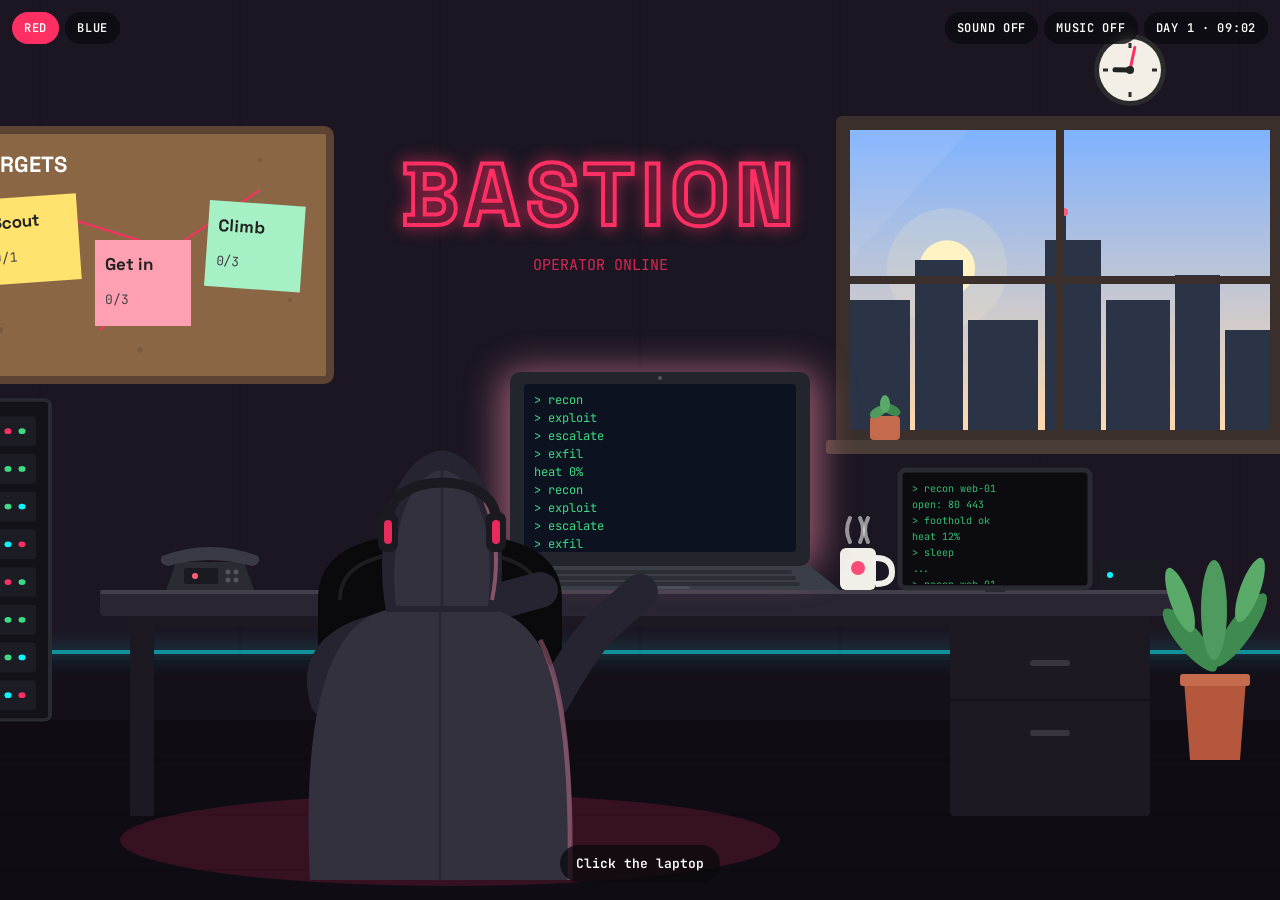
==== commit 146dea33: "Office demo: one-minute nights when attackers strike, suit for Blue, office events, music and richer" ====
--- a/demo/office/index.html
+++ b/demo/office/index.html
@@ -12,7 +12,7 @@
 :root { --mono: "JetBrains Mono", ui-monospace, Consolas, monospace; --body: "Space Grotesk", system-ui, sans-serif; }
 body[data-side="blue"] {
   --wall: #cfd8e3; --wall2: #b9c5d3; --floor: #8a97aa; --desk: #7a5a42; --desk2: #5d4331; --accent: #2f6fde;
-  --hood: #2d4f8a; --hood2: #223d6b; --skin: #e7b48f; --glow: #9cc8ff; --chair: #303846;
+  --hood: #262f44; --hood2: #1c2335; --skin: #e7b48f; --glow: #9cc8ff; --chair: #303846;
 }
 body[data-side="red"] {
   --wall: #1b1622; --wall2: #141019; --floor: #0f0c14; --desk: #2a2532; --desk2: #1d1923; --accent: #ff2e63;
@@ -36,7 +36,12 @@
 .wall2 { fill: var(--wall2); transition: fill .8s; }
 .floor { fill: var(--floor); transition: fill .8s; }
 .desk { fill: var(--desk); } .desk2 { fill: var(--desk2); }
-.hood { fill: var(--hood); } .hood2 { fill: var(--hood2); } .skin { fill: var(--skin); } .chair { fill: var(--chair); }
+.hood { fill: var(--hood); transition: fill 1s; } .hood2 { fill: var(--hood2); transition: fill 1s; }
+.arm { transition: stroke 1s; }
+.hoodup { transition: transform .9s cubic-bezier(.5,0,.2,1), opacity .5s .35s; transform-box: fill-box; transform-origin: 50% 100%; }
+body[data-side="blue"] .hoodup { transform: translateY(70px) scaleY(.25); opacity: 0; }
+.bare, .suitbits { opacity: 0; transition: opacity .6s .45s; }
+body[data-side="blue"] .bare, body[data-side="blue"] .suitbits { opacity: 1; } .skin { fill: var(--skin); } .chair { fill: var(--chair); }
 .lit { fill: #ffd27a; transition: opacity 1.2s; }
 #laptop { cursor: pointer; }
 #laptop:hover .screen-glow, #laptop:focus .screen-glow { opacity: .95; }
@@ -65,6 +70,15 @@
 @keyframes flicker { 0%, 19%, 21%, 60%, 62%, 100% { opacity: 1; } 20%, 61% { opacity: .35; } }
 .code-line { animation: scroll 3s linear infinite; }
 @keyframes scroll { from { transform: translateY(0); } to { transform: translateY(-60px); } }
+#doorPanel, #doorBits { transition: transform .6s cubic-bezier(.5,0,.2,1); transform-box: view-box; transform-origin: 1584px 0; }
+#door.open #doorPanel, #door.open #doorBits { transform: scaleX(.14); }
+#visitor { transition: opacity .5s, transform .9s cubic-bezier(.3,0,.2,1); transform: translateX(50px); }
+#door.in #visitor { opacity: 1; transform: translateX(-70px); }
+#door.knock #doorPanel { animation: knock .12s 4; }
+@keyframes knock { 50% { transform: translateX(2px); } }
+#ticker, #redNews { transition: opacity .4s; }
+#tickerText { animation: tick 9s linear infinite; }
+@keyframes tick { from { transform: translateX(0); } to { transform: translateX(-720px); } }
 .board { cursor: pointer; }
 .board:hover { filter: brightness(1.08); }
 .only-red, .only-blue { display: none; }
@@ -177,6 +191,10 @@
 .panel h3 { margin: 0 0 12px; }
 .panel .q { display: grid; gap: 4px; padding: 10px 0; border-top: 1px dashed #ccc; font-size: 14px; }
 .panel .q .m { height: 6px; border-radius: 99px; background: #eee; overflow: hidden; } .panel .q .m span { display: block; height: 100%; background: #222; }
+.panel { z-index: 45; }
+.panel .choices { display: grid; gap: 8px; margin-top: 14px; }
+.panel .choices button { font: 600 14px var(--body); padding: 11px 14px; border-radius: 10px; border: 2px solid #222; background: #fff; cursor: pointer; text-align: left; transition: transform .15s, background .15s; }
+.panel .choices button:hover { background: #222; color: #fff; transform: translateX(4px); }
 .panel .close { margin-top: 12px; font: 600 13px var(--body); padding: 8px 14px; border-radius: 8px; border: 2px solid #222; background: #fff; cursor: pointer; }
 .end { position: fixed; inset: 0; z-index: 50; display: none; place-items: center; background: rgba(5,5,10,.82); backdrop-filter: blur(4px); }
 .end.show { display: grid; animation: fadein .4s; }
@@ -277,6 +295,9 @@
       <text x="604" y="148" fill="#8fb4e8" font-family="JetBrains Mono" font-size="13">SOC · OLIVE BYTE</text>
       <text x="906" y="148" fill="#3ddc84" font-family="JetBrains Mono" font-size="13" text-anchor="end">● LIVE</text>
       <path d="M590 126 L700 126 L590 230 Z" fill="#fff" opacity=".04"/>
+      <g id="ticker" opacity="0"><rect x="590" y="286" width="330" height="30" fill="#c62828"/><rect x="590" y="286" width="74" height="30" fill="#8e1b1b"/>
+        <text x="600" y="306" fill="#fff" font-family="JetBrains Mono" font-size="12" font-weight="700">NEWS</text>
+        <svg x="664" y="286" width="256" height="30"><text id="tickerText" x="260" y="20" fill="#fff" font-family="JetBrains Mono" font-size="13">BREAKING</text></svg></g>
     </g>
     <rect x="745" y="332" width="20" height="40" fill="#151a22"/>
   </g>
@@ -334,6 +355,8 @@
       <text class="code-line" x="1072" y="556">&gt; sleep</text><text class="code-line" x="1072" y="572">...</text>
       <text class="code-line" x="1072" y="588">&gt; recon web-01</text><text class="code-line" x="1072" y="604">open: 80 443</text>
       <text class="code-line" x="1072" y="620">&gt; foothold ok</text><text class="code-line" x="1072" y="636">heat 12%</text></g></g>
+    <g id="redNews" opacity="0"><rect x="1064" y="474" width="182" height="40" fill="#ff2e63"/>
+      <text x="1155" y="499" text-anchor="middle" fill="#fff" font-family="JetBrains Mono" font-size="12" font-weight="700">NEW INTEL</text></g>
     <rect x="1145" y="588" width="20" height="4" fill="#2a2a33"/>
     <rect x="1260" y="560" width="60" height="30" rx="4" fill="#1a1a22"/><circle cx="1270" cy="575" r="3" fill="#08f7fe"/></g>
 
@@ -372,18 +395,46 @@
     <path class="hood" d="M470 880 C 462 720, 486 640, 530 616 C 560 600, 640 600, 670 616 C 714 640, 738 720, 730 880 Z"/>
     <path d="M600 610 V 880" stroke="rgba(0,0,0,.18)" stroke-width="3"/>
     <path d="M700 640 C 722 680, 732 760, 730 880" stroke="var(--glow)" stroke-width="5" fill="none" opacity=".35"/>
+    <g class="suitbits">
+      <path d="M548 612 C 570 598, 634 598, 656 612 L 650 626 C 630 614, 574 614, 554 626 Z" fill="#f4f1ea"/>
+      <path d="M520 640 C 540 700, 548 780, 546 880 M680 640 C 660 700, 652 780, 654 880" stroke="rgba(255,255,255,.07)" stroke-width="3" fill="none"/>
+    </g>
     <g class="head">
+      <g class="bare">
+        <rect x="582" y="580" width="40" height="36" rx="8" class="skin"/>
+        <ellipse cx="552" cy="530" rx="9" ry="14" class="skin"/><ellipse cx="652" cy="530" rx="9" ry="14" class="skin"/>
+        <path d="M554 540 C 548 488, 572 462, 602 460 C 632 462, 656 488, 650 540 C 646 572, 628 594, 602 596 C 576 594, 558 572, 554 540 Z" fill="#3a2a22"/>
+        <path d="M570 498 C 586 478, 620 476, 636 496" stroke="#4d382e" stroke-width="5" fill="none" stroke-linecap="round"/>
+      </g>
+      <g class="hoodup">
       <path class="hood2" d="M546 612 C 532 530, 556 456, 602 450 C 648 456, 672 530, 658 612 Z"/>
       <path class="hood" d="M556 606 C 548 536, 568 474, 602 470 C 638 474, 656 536, 648 606 Z"/>
       <path d="M602 470 V 606" stroke="rgba(0,0,0,.2)" stroke-width="3"/>
       <path d="M640 490 C 656 520, 660 560, 652 600" stroke="var(--glow)" stroke-width="4" fill="none" opacity=".45"/>
+      </g>
       <path d="M548 520 C 548 470, 656 470, 656 520" stroke="#1a1a20" stroke-width="10" fill="none" stroke-linecap="round"/>
       <rect x="538" y="512" width="20" height="40" rx="8" fill="#1a1a20"/><rect x="646" y="512" width="20" height="40" rx="8" fill="#1a1a20"/>
       <rect x="544" y="520" width="8" height="24" rx="4" fill="var(--accent)" opacity=".9"/><rect x="652" y="520" width="8" height="24" rx="4" fill="var(--accent)" opacity=".9"/>
     </g>
   </g>
 
-  <g id="plant" transform="translate(1440 640)">
+  <g id="door">
+    <rect x="1458" y="296" width="136" height="424" fill="#3a2f2a"/>
+    <rect x="1468" y="306" width="116" height="414" fill="#15131a"/>
+    <g id="visitor" opacity="0">
+      <rect x="1494" y="476" width="64" height="200" rx="22" id="vBody" fill="#5b6270"/>
+      <rect x="1500" y="660" width="20" height="60" fill="#22252c"/><rect x="1532" y="660" width="20" height="60" fill="#22252c"/>
+      <circle cx="1526" cy="446" r="28" fill="#e2b08c"/>
+      <path d="M1498 440 C 1500 410, 1552 410, 1554 440 C 1546 428, 1506 428, 1498 440 Z" id="vHair" fill="#2b2b2b"/>
+      <path d="M1520 480 L1526 540 L1532 480 Z" id="vTie" fill="#c62828"/>
+    </g>
+    <rect id="doorPanel" x="1468" y="306" width="116" height="414" fill="#6b4f3a"/>
+    <g id="doorBits"><rect x="1482" y="326" width="88" height="150" rx="3" fill="none" stroke="rgba(0,0,0,.2)" stroke-width="4"/>
+      <rect x="1482" y="500" width="88" height="190" rx="3" fill="none" stroke="rgba(0,0,0,.2)" stroke-width="4"/>
+      <circle cx="1484" cy="520" r="7" fill="#d9b44a"/></g>
+  </g>
+
+  <g id="plant" transform="translate(1340 640)">
     <path d="M4 40 H66 L60 120 H10 Z" fill="#b4573c"/><rect x="0" y="34" width="70" height="12" rx="3" fill="#c56a4c"/>
     <ellipse cx="10" cy="0" rx="12" ry="40" fill="#3f8a4f" transform="rotate(-40 10 0)"/><ellipse cx="60" cy="-10" rx="12" ry="44" fill="#3f8a4f" transform="rotate(35 60 -10)"/>
     <ellipse cx="34" cy="-30" rx="13" ry="50" fill="#4f9a5f"/><ellipse cx="0" cy="-40" rx="10" ry="34" transform="rotate(-20 0 -40)" fill="#5aab69"/>
@@ -399,6 +450,7 @@
   </div>
   <div style="display:flex;gap:6px">
     <button class="pill" id="sound">Sound off</button>
+    <button class="pill" id="music">Music off</button>
     <button class="pill on" id="skip" hidden>Skip night</button>
     <button class="pill" id="clockPill">Day 1 · 09:00</button>
   </div>
@@ -444,7 +496,57 @@
     o.type = type; o.frequency.value = f; g.gain.value = vol; o.connect(g); g.connect(ac.destination);
     g.gain.exponentialRampToValueAtTime(.0001, ac.currentTime + d); o.start(); o.stop(ac.currentTime + d);
   }
-  $("#sound").onclick = () => { S.sound = !S.sound; $("#sound").textContent = S.sound ? "Sound on" : "Sound off"; $("#sound").classList.toggle("on", S.sound); beep(880); };
+  $("#sound").onclick = () => { S.sound = !S.sound; $("#sound").textContent = S.sound ? "Sound on" : "Sound off"; $("#sound").classList.toggle("on", S.sound); beep(880); ambience(); };
+  $("#music").onclick = () => { S.music = !S.music; $("#music").textContent = S.music ? "Music on" : "Music off"; $("#music").classList.toggle("on", S.music); music(); };
+  function audio() { ac = ac || new (window.AudioContext || window.webkitAudioContext)(); return ac; }
+  let noiseBuf = null;
+  function noise() {
+    const a = audio(); if (noiseBuf) return noiseBuf;
+    noiseBuf = a.createBuffer(1, a.sampleRate * 2, a.sampleRate); const d = noiseBuf.getChannelData(0);
+    for (let i = 0; i < d.length; i++) d[i] = Math.random() * 2 - 1; return noiseBuf;
+  }
+  function click() {
+    if (!S.sound) return; const a = audio(), src = a.createBufferSource(), f = a.createBiquadFilter(), g = a.createGain();
+    src.buffer = noise(); f.type = "highpass"; f.frequency.value = 2500 + Math.random() * 1500; g.gain.value = .12;
+    g.gain.exponentialRampToValueAtTime(.0001, a.currentTime + .03); src.connect(f); f.connect(g); g.connect(a.destination); src.start(); src.stop(a.currentTime + .04);
+  }
+  function alarm() {
+    if (!S.sound) return; const a = audio(), o = a.createOscillator(), g = a.createGain(); o.type = "square"; g.gain.value = .035;
+    for (let i = 0; i < 6; i++) o.frequency.setValueAtTime(i % 2 ? 620 : 880, a.currentTime + i * .18);
+    g.gain.setValueAtTime(.035, a.currentTime + 1.0); g.gain.exponentialRampToValueAtTime(.0001, a.currentTime + 1.1);
+    o.connect(g); g.connect(a.destination); o.start(); o.stop(a.currentTime + 1.12);
+  }
+  let rainNode = null;
+  function ambience() {
+    const want = S.sound && S.night && S.rain;
+    if (want && !rainNode) {
+      const a = audio(), src = a.createBufferSource(), f = a.createBiquadFilter(), g = a.createGain();
+      src.buffer = noise(); src.loop = true; f.type = "lowpass"; f.frequency.value = 1100; g.gain.value = 0; g.gain.linearRampToValueAtTime(.06, a.currentTime + 2);
+      src.connect(f); f.connect(g); g.connect(a.destination); src.start(); rainNode = { src, g };
+    } else if (!want && rainNode) {
+      const a = audio(), n = rainNode; rainNode = null; n.g.gain.linearRampToValueAtTime(0, a.currentTime + 1.5); setTimeout(() => n.src.stop(), 1600);
+    }
+  }
+  let musicTimer = null, step = 0;
+  function music() {
+    clearInterval(musicTimer); musicTimer = null; if (!S.music) return;
+    const a = audio(), out = a.createGain(); out.gain.value = .05; out.connect(a.destination);
+    const lp = a.createBiquadFilter(); lp.type = "lowpass"; lp.frequency.value = 900; lp.connect(out);
+    const note = (f, t, len, type, vol = 1) => { const o = a.createOscillator(), g = a.createGain(); o.type = type; o.frequency.value = f;
+      g.gain.setValueAtTime(0, t); g.gain.linearRampToValueAtTime(vol, t + .04); g.gain.exponentialRampToValueAtTime(.0001, t + len); o.connect(g); g.connect(lp); o.start(t); o.stop(t + len + .05); };
+    musicTimer = setInterval(() => {
+      if (!S.music) return; const t = a.currentTime + .05;
+      if (S.side === "red") {
+        const seq = S.night ? [110, 130.8, 164.8, 196, 164.8, 130.8] : [110, 130.8, 164.8, 220, 196, 164.8, 130.8, 146.8];
+        note(seq[step % seq.length] * 2, t, .35, "sawtooth", .5); if (step % 8 === 0) note(55, t, 2.2, "triangle", .9);
+      } else {
+        const chords = [[261.6, 329.6, 392, 493.9], [220, 261.6, 329.6, 392], [174.6, 220, 261.6, 329.6], [196, 246.9, 293.7, 349.2]];
+        if (step % 8 === 0) chords[(step / 8) % 4].forEach((f) => note(f, t, 3.6, "sine", .35));
+        if (step % 2 === 0) note(chords[Math.floor(step / 8) % 4][(step / 2) % 4] * 2, t, .5, "triangle", .2);
+      }
+      step++;
+    }, 280);
+  }
 
   /* window, lights, rain, time of day */
   const lights = $("#lights");
@@ -533,8 +635,7 @@
     paintMini(); paintNotes(); paintTime(); buildDock();
     if (S.zoomed) { $("#deskArea").innerHTML = ""; openApp(side === "red" ? "term" : "logs"); }
   }
-  const restart = (side) => { const u = new URL(location.href); u.search = side === "blue" ? "?side=blue" : ""; location.href = u.toString(); };
-  $("#sideRed").onclick = () => { if (S.side !== "red") restart("red"); }; $("#sideBlue").onclick = () => { if (S.side !== "blue") restart("blue"); };
+  $("#sideRed").onclick = () => { if (S.side !== "red") resetGame("red"); }; $("#sideBlue").onclick = () => { if (S.side !== "blue") resetGame("blue"); };
 
   /* camera zoom into the laptop */
   function fitPortrait() {
@@ -573,7 +674,7 @@
   $("#laptop").addEventListener("click", openLaptop);
   $("#laptop").addEventListener("keydown", (e) => { if (e.key === "Enter" || e.key === " ") openLaptop(); });
   $("#lid").onclick = closeLaptop;
-  addEventListener("keydown", (e) => { if (e.key === "Escape") { if ($("#panel").classList.contains("show")) hidePanel(); else if (S.zoomed) closeLaptop(); } });
+  addEventListener("keydown", (e) => { if (e.key === "Escape") { if ($("#panel").classList.contains("show")) { if (!eventOpen) hidePanel(); } else if (S.zoomed) closeLaptop(); } });
 
   /* office props */
   function toast(title, text, ms = 3200) {
@@ -595,7 +696,7 @@
   setInterval(() => { if (!$("#phone").classList.contains("ring") && Math.random() < .5) ringPhone(); }, 14000);
   setTimeout(ringPhone, 5000);
 
-  function showPanel(html) { const p = $("#panel"); p.innerHTML = html + `<button class="close" id="pclose">Close</button>`; p.classList.add("show"); $("#pclose").onclick = hidePanel; }
+  function showPanel(html, decision) { const p = $("#panel"); p.innerHTML = html + (decision ? "" : `<button class="close" id="pclose">Close</button>`); p.classList.add("show"); if (!decision) $("#pclose").onclick = hidePanel; }
   function hidePanel() { $("#panel").classList.remove("show"); }
   $("#board").addEventListener("click", () => {
     const rows = S.side === "red"
@@ -650,11 +751,15 @@
     const from = S.coins, to = S.coins + n; S.coins = to; let i = 0;
     const t = setInterval(() => { i++; $("#osCoins").textContent = "◈ " + Math.round(from + (to - from) * i / 12); beep(1400 + i * 40, .03, "sine"); if (i >= 12) clearInterval(t); }, 60);
   }
-  const DAY_SPEED = 2, NIGHT_SPEED = 24, SPEEDUP = Math.min(20, +new URLSearchParams(location.search).get("speed") || 1);
+  const DAY_SPEED = 2, NIGHT_SPEED = 15, SPEEDUP = Math.min(20, +new URLSearchParams(location.search).get("speed") || 1);
   const hooks = new Set();
   function startNight() {
     if (S.night) return;
-    S.night = true; S.minutes = 18 * 60; S.rain = Math.random() < .5; setHeat(S.heat * .7);
+    S.night = true; S.minutes = 18 * 60; S.rain = Math.random() < .5; setHeat(S.heat * .7); S.boost = false; S.nightAlerts = 0;
+    if (S.atk) { S.atk.nightSteps = 0; S.atk.next = S.minutes + 60 + Math.random() * 120; }
+    const tb = document.querySelector(".win[data-app=term] .body");
+    if (tb) { tb.insertAdjacentHTML("beforeend", `<div class="dim">night: the analysts went home. your moves are quieter now, but nobody reads email.</div>`); tb.scrollTop = tb.scrollHeight; }
+    ambience();
     const card = $("#daycard"); $("#dayText").innerHTML = `NIGHT ${S.day}<small>the office goes quiet · heat cools down</small>`;
     card.classList.remove("go"); void card.offsetWidth; card.classList.add("go"); beep(220, .4, "sine");
     $("#skip").hidden = false; $("#skip2").hidden = false; hooks.forEach((f) => f()); paintTime();
@@ -664,24 +769,27 @@
       return S.side === "red" ? endGame(false, "Three days passed and you never got the data out.") : endGame(true, "Three days, and the data never left the company."); }
     S.night = false; S.day++; S.minutes = 9 * 60; $("#skip").hidden = true; $("#skip2").hidden = true;
     if (S.cut) { S.cut = false; mapState(); }
-    toast(`Day ${S.day}`, "A new day. Coffee is ready."); hooks.forEach((f) => f()); paintTime();
+    if (S.atk) S.atk.next = S.minutes + 40 + Math.random() * 40;
+    toast(`Day ${S.day}`, S.side === "blue" && S.nightAlerts ? `${S.nightAlerts} new alert${S.nightAlerts > 1 ? "s" : ""} came in overnight. Check the logs.` : "A new day. Coffee is ready.");
+    S.nightAlerts = 0; hooks.forEach((f) => f()); paintTime(); ambience();
   }
   async function spend(minutes) {
     S.minutes += minutes; paintTime();
     if (!S.night && S.minutes >= 18 * 60) startNight();
   }
   let last = performance.now();
-  (function tick(now) {
+  function tick(now) {
     const dt = Math.min(1, (now - last) / 1000); last = now;
-    if (!document.hidden && !S.over) {
+    if (!document.hidden && !S.over && !S.paused) {
       S.minutes += dt * (S.night ? NIGHT_SPEED : DAY_SPEED) * SPEEDUP;
       if (!S.night && S.minutes >= 18 * 60) startNight();
       if (S.night && S.minutes >= 33 * 60) { S.minutes -= 24 * 60; endNight(); }
       if (!S.over) blueTick();
+      if (!S.over && !S.night && !eventOpen && S.nextEvent && S.minutes >= S.nextEvent) { scheduleEvent(); officeEvent(); }
       paintTime();
     }
     requestAnimationFrame(tick);
-  })(last);
+  }
   $("#skip").onclick = $("#skip2").onclick = () => { if (S.night) { S.minutes = 32.5 * 60; } };
 
   async function dice(box, chance) {
@@ -764,25 +872,26 @@
     b.innerHTML = `<div style="font:700 30px/1 var(--body);letter-spacing:.12em;color:var(--accent);text-shadow:0 0 14px var(--accent);margin:4px 0 10px">BASTION</div><div class="dim">operator shell · target: Olive Byte · 4 machines · 5 people</div><div class="dim">pick a move below. every move costs time and makes noise.</div><br>`;
     const cmds = document.createElement("div"); cmds.className = "cmds"; w.appendChild(cmds);
     const paint = () => { if (!document.body.contains(w)) return hooks.delete(paint);
-      cmds.innerHTML = S.night ? `<span class="dim" style="padding:6px 2px">night: nobody at their desks. wait for the morning or skip the night.</span>`
-      : MOVES.map((m) => `<button class="cmd" data-m="${m.id}" ${m.need() ? "" : "disabled"}>${m.cmd}</button>`).join("");
+      cmds.innerHTML = MOVES.map((m) => `<button class="cmd" data-m="${m.id}" ${m.need() ? "" : "disabled"}>${m.cmd}</button>`).join("");
       cmds.querySelectorAll("button").forEach((x) => x.onclick = () => run(MOVES.find((m) => m.id === x.dataset.m), b, cmds, paint)); };
     hooks.add(paint); paint();
   }
   let busy = false;
+  const chanceOf = (m) => m.chance >= 1 ? 1 : Math.min(.95, m.chance + (S.boost ? .15 : 0) + (m.id === "exploit" && S.leak ? .25 : 0));
   async function run(m, b, cmds, paint) {
     if (busy) return; busy = true; cmds.querySelectorAll("button").forEach((x) => x.disabled = true);
     const line = document.createElement("div"); line.innerHTML = `<span class="p">operator@bastion:~$ </span><span class="typed"></span>`; b.appendChild(line);
     const typed = line.querySelector(".typed");
-    for (const ch of m.cmd) { typed.textContent += ch; beep(1800 + Math.random() * 300, .015, "square", .015); await sleep(38); }
+    for (const ch of m.cmd) { typed.textContent += ch; click(); await sleep(38); }
     b.scrollTop = b.scrollHeight;
     if (m.id === "sleep") { b.insertAdjacentHTML("beforeend", `<div class="dim">ending the day…</div>`); startNight(); busy = false; paint(); return; }
     if (m.id === "recon") ripple("web");
-    b.insertAdjacentHTML("beforeend", `<div class="dim">chance ${Math.round(m.chance * 100)}% · heat +${Math.round(m.heat * 100)}%</div>`);
-    const ok = await dice(b, m.chance);
+    const ch = chanceOf(m);
+    b.insertAdjacentHTML("beforeend", `<div class="dim">chance ${Math.round(ch * 100)}% · heat +${Math.round(m.heat * (S.night ? 50 : 100))}%${S.night ? " · night" : ""}</div>`);
+    const ok = await dice(b, ch);
     const path = { recon: ["you", "web"], exploit: ["you", "web"], escalate: ["you", "web"], pivot: ["you", "web", "db"], steal: ["you", "web", "db"] }[m.id];
     await packet(path, "#ff4d6d", ok);
-    setHeat(S.heat + m.heat);
+    setHeat(S.heat + m.heat * (S.night ? .5 : 1));
     if (ok) {
       stamp(b, "ok", m.id === "steal" ? "DATA TAKEN" : "SUCCESS");
       if (m.id === "recon") { S.scanned = true; b.insertAdjacentHTML("beforeend", `<div>open ports 80, 443 · web shop software is out of date</div>`); }
@@ -794,9 +903,9 @@
       stamp(b, "bad", "BLOCKED"); shake();
     }
     mapState(); paintNotes();
-    const spotted = Math.random() < S.heat * .8;
+    const spotted = Math.random() < S.heat * .8 * (S.night ? .3 : 1);
     if (spotted && m.id !== "recon") {
-      await sleep(350); stamp(b, "warn", "SPOTTED");
+      await sleep(350); stamp(b, "warn", "SPOTTED"); alarm();
       if (S.inside && Math.random() < .5) { S.cut = true; S.inside = false; S.admin = false; mapState();
         S.pivot = false; b.insertAdjacentHTML("beforeend", `<div style="color:#8fb4ff">blue team: web-01 was cut off from the network. you lost your foothold.</div>`); shake(); }
     }
@@ -823,7 +932,7 @@
     entry.id = S.logs.length + 1; entry.time = clock(S.minutes); S.logs.unshift(entry);
     if (S.logs.length > 60) S.logs.pop();
     const box = document.querySelector(".win[data-app=logs] .body"); if (box) { box.prepend(logRow(entry)); if (box.children.length > 60) box.lastElementChild.remove(); }
-    if (entry.sus) beep(300, .08, "square", .03);
+    if (entry.sus) { beep(300, .08, "square", .03); if (S.night) S.nightAlerts = (S.nightAlerts || 0) + 1; }
   }
   function logRow(e) {
     const row = document.createElement("div"); row.className = "log" + (e.sus && !e.done ? " sus" : "");
@@ -839,13 +948,14 @@
     b.innerHTML = ""; S.logs.forEach((e) => b.appendChild(logRow(e)));
   }
   async function investigate(e, row) {
-    if (S.night || S.over) return;
+    if (S.over) return;
+    if (S.night) { toast("Off shift", "You went home. The alerts will wait until the morning."); return; }
     const btn = row.querySelector(".acts button"); btn.disabled = true; btn.textContent = "checking…";
     await sleep(900); e.done = true;
     const acts = row.querySelector(".acts"); row.classList.remove("sus");
     acts.innerHTML = `<span class="stamp ${e.real ? "bad" : "ok"}" style="font-size:12px;margin:0">${e.real ? "REAL" : "FALSE ALARM"}</span>`;
     if (e.real) {
-      S.blue.confirmed++; shake();
+      S.blue.confirmed++; shake(); alarm();
       const tools = [];
       if (STAGES[e.stage].outside) tools.push(["block", `block ${e.ip}`]);
       if (e.stage >= 1) tools.push(["isolate", "isolate web-01"]);
@@ -857,6 +967,7 @@
   }
   function markCompromised(on) { S.suspect = on; mapState(); }
   async function blueAct(kind, e) {
+    if (S.night) { toast("Off shift", "Nobody is here to act on it until the morning."); return; }
     if (kind === "block") {
       S.blue.blocks++; S.atk.blockedUntil = S.minutes + 180; S.atk.ip = newIp();
       if (S.atk.stage <= 1) S.atk.stage = 0;
@@ -872,20 +983,28 @@
   }
   function attackerStep() {
     const a = S.atk;
-    a.next = S.minutes + 45 + Math.random() * 60;
+    if (S.night) {
+      if (a.nightSteps >= 2) { a.next = Infinity; return; }
+      a.nightSteps++; a.next = S.minutes + 250 + Math.random() * 150;
+    } else a.next = S.minutes + 45 + Math.random() * 60;
     if (a.blockedUntil > S.minutes) return;
     if (S.cut && a.stage >= 1 && a.stage <= 3) { a.stage = 1; }
     const st = STAGES[a.stage];
     if (S.cut && a.stage === 1) { addLog({ text: `${st.text(a.ip)} (no answer, web-01 is offline)` }); return; }
-    const ok = Math.random() < st.chance;
+    if (a.free && a.stage <= 1) {
+      a.free = false; addLog({ text: `login from an unusual country · maria · mail`, sus: true, real: true, stage: 1, ok: true, ip: a.ip });
+      packet(["you", "mail"], "#ff4d6d", true); a.stage = 2; return;
+    }
+    const chance = a.stage === 1 && S.patched ? .15 : st.chance * (S.night ? 1.2 : 1);
+    const ok = Math.random() < chance;
     addLog({ text: st.text(a.ip), sus: true, real: true, stage: a.stage, ok, ip: a.ip });
     packet(st.path, "#ff4d6d", ok);
     if (ok) a.stage++;
     if (a.stage >= 4) endGame(false, "The attacker copied the customer database and left.");
   }
   function blueTick() {
-    if (S.side !== "blue" || S.night || S.over) return;
-    if (Math.random() < .012) addLog({ text: NOISE[Math.floor(Math.random() * NOISE.length)] });
+    if (S.side !== "blue" || S.over) return;
+    if (Math.random() < (S.night ? .003 : .012)) addLog({ text: NOISE[Math.floor(Math.random() * NOISE.length)] });
     if (Math.random() < .0016) addLog({ text: DECOYS[Math.floor(Math.random() * DECOYS.length)], sus: true, real: false });
     if (S.minutes >= S.atk.next) attackerStep();
   }
@@ -895,8 +1014,8 @@
     if (S.over) return; S.over = true;
     const red = S.side === "red";
     const rows = red
-      ? [["Got inside", S.quests.inside ? 5 : 0], ["Became admin", S.admin || S.stolen ? 5 : 0], ["Data taken", S.stolen ? 25 : 0], ["Heat left", Math.round((1 - S.heat) * 10)]]
-      : [["Attacks confirmed", S.blue.confirmed * 2], ["Addresses blocked", S.blue.blocks * 2], ["Kicked out", S.blue.kicks * 8], ["Data safe", won ? 20 : 0], ["Clean machines hit", -S.blue.disruption * 3]];
+      ? [["Got inside", S.quests.inside ? 5 : 0], ["Became admin", S.admin || S.stolen ? 5 : 0], ["Data taken", S.stolen ? 25 : 0], ["Heat left", Math.round((1 - S.heat) * 10)], ["Office decisions", S.bonus || 0]]
+      : [["Attacks confirmed", S.blue.confirmed * 2], ["Addresses blocked", S.blue.blocks * 2], ["Kicked out", S.blue.kicks * 8], ["Data safe", won ? 20 : 0], ["Clean machines hit", -S.blue.disruption * 3], ["Office decisions", S.bonus || 0]];
     const total = rows.reduce((t, r) => t + r[1], 0);
     const end = $("#end");
     end.className = "end show " + (won ? "won" : "lost");
@@ -904,7 +1023,7 @@
       <div class="end-rows">${rows.map(([k, v]) => `<div><span>${k}</span><b data-v="${v}">0</b></div>`).join("")}</div>
       <div class="end-total"><span>Score</span><b id="endTotal">0</b></div>
       <button class="pill on" id="again">Play again</button></div>`;
-    $("#again").onclick = () => { const u = new URL(location.href); u.search = S.side === "blue" ? "?side=blue" : ""; location.href = u.toString(); };
+    $("#again").onclick = () => resetGame(S.side);
     beep(won ? 660 : 140, .5, won ? "triangle" : "sawtooth", .06);
     if (won) confetti(); else shake();
     const cells = [...end.querySelectorAll(".end-rows b")]; let i = 0;
@@ -952,14 +1071,80 @@
         <div class="btns"><button data-c=".5">Unpaid invoice</button><button data-c=".2">You won a prize</button><button data-c=".35">IT: reset your password</button></div><div class="res"></div></div>`;
       b.querySelectorAll("button").forEach((x) => x.onclick = async () => {
         b.querySelectorAll("button").forEach((y) => y.disabled = true);
-        const res = b.querySelector(".res"); res.innerHTML = `<p>sending… chance ${Math.round(+x.dataset.c * 100)}%</p>`;
+        const res = b.querySelector(".res"); res.innerHTML = `<p>sending… chance ${Math.round(+x.dataset.c * (S.night ? 40 : 100))}%${S.night ? " (night: nobody reads email)" : ""}</p>`;
         await packet(["you", "mail"], "#ff4d6d", true);
-        const ok = Math.random() < +x.dataset.c; setHeat(S.heat + .06);
+        const ok = Math.random() < +x.dataset.c * (S.night ? .4 : 1); setHeat(S.heat + .06);
         res.innerHTML += `<span class="stamp ${ok ? "ok" : "bad"}">${ok ? "CLICKED" : "IGNORED"}</span><p>${ok ? "Maria opened it. You have her account." : "She deleted it. Maybe a story that fits her job?"}</p>`;
         if (!ok) shake(); else { flash(); S.quests.inside++; paintNotes(); }
         await spend(60); setTimeout(() => initMail(w), 2600);
       });
     }
+  }
+
+  /* office events: someone knocks, the news, the boss */
+  const EVENTS = {
+    blue: [
+      { kind: "news", who: "SOC TV", title: "Breaking news", ticker: "BREAKING: serious flaw found in popular web shop software · patch now ·",
+        text: "A serious flaw in the web shop software you run is all over the news.",
+        options: [["Patch now (shop offline 1 hour)", async () => { S.patched = true; S.bonus = (S.bonus || 0) + 2; await spend(60); toast("Patched", "Web exploits against the shop will mostly fail now."); }],
+                  ["Patch next week", () => toast("Noted", "The flaw stays open for now.")]] },
+      { kind: "door", who: "Maria · Finance", look: ["#7a4b8c", "#5a3a2a", null], title: "Knock knock",
+        text: "“I typed my password into a page from an email. Is that bad?”",
+        options: [["Reset her password now (20 min)", async () => { S.bonus = (S.bonus || 0) + 3; await spend(20); toast("Good call", "Her old password is useless now."); }],
+                  ["Don't worry about it", () => { S.atk.free = true; toast("Hmm", "Maria goes back to her desk, relieved."); }]] },
+      { kind: "door", who: "The CEO", look: ["#4b5563", "#2b2b2b", "#c62828"], title: "The boss walks in",
+        text: "“I need a short status report. Now.”",
+        options: [["Write the report (45 min)", async () => { S.bonus = (S.bonus || 0) + 4; await spend(45); toast("Report sent", "The CEO trusts the SOC a bit more."); }],
+                  ["Not now, I'm busy", () => { S.bonus = (S.bonus || 0) - 3; toast("Ouch", "The CEO leaves. Not happy."); }]] },
+    ],
+    red: [
+      { kind: "news", who: "Second screen", title: "New intel",
+        text: "Olive Byte just posted that their only IT admin is on holiday this week.",
+        options: [["Strike today (+15% to every move)", () => { S.boost = true; toast("Go", "Nobody is minding the shop today."); }],
+                  ["Wait", () => toast("Patience", "Maybe a better chance will come.")]] },
+      { kind: "door", who: "Your partner", look: ["#1f1f26", "#111", null], title: "Knock knock",
+        text: "“Found leaked passwords for Olive Byte on a forum. Three coins and they're yours.”",
+        options: [["Buy them (◈ 3)", () => { if (S.coins < 3) { toast("No money", "You don't have three coins yet."); return; } S.coins -= 3; $("#osCoins").textContent = "◈ " + S.coins; S.leak = true; toast("Bought", "Web exploits got easier."); }],
+                  ["No thanks", () => toast("Suit yourself", "Your partner shrugs and leaves.")]] },
+    ],
+  };
+  function scheduleEvent() { S.nextEvent = S.minutes + 70 + Math.random() * 90; }
+  let eventOpen = false;
+  async function officeEvent() {
+    const pool = EVENTS[S.side].filter((e) => !S.seen?.includes(e.title)); if (!pool.length) return;
+    const ev = pool[Math.floor(Math.random() * pool.length)]; S.seen = [...(S.seen || []), ev.title];
+    eventOpen = true; S.paused = true;
+    if (ev.kind === "door") {
+      const [body, hair, tie] = ev.look; $("#vBody").setAttribute("fill", body); $("#vHair").setAttribute("fill", hair);
+      $("#vTie").style.display = tie ? "" : "none"; if (tie) $("#vTie").setAttribute("fill", tie);
+      const door = $("#door"); door.classList.add("knock"); [0, 160, 320].forEach((d) => setTimeout(() => beep(180, .07, "square", .06), d));
+      if (S.zoomed) toast("Someone is at the door", ev.who);
+      await sleep(700); door.classList.remove("knock"); door.classList.add("open"); await sleep(350); door.classList.add("in"); await sleep(700);
+    } else {
+      $(S.side === "blue" ? "#ticker" : "#redNews").setAttribute("opacity", 1);
+      if (ev.ticker) $("#tickerText").textContent = ev.ticker + " " + ev.ticker;
+      beep(1046, .12, "triangle"); setTimeout(() => beep(1318, .16, "triangle"), 140);
+    }
+    showPanel(`<h3>${ev.title}</h3><p style="margin:0 0 6px;color:#666;font:600 12px var(--mono);text-transform:uppercase;letter-spacing:.06em">${ev.who}</p><p>${ev.text}</p>
+      <div class="choices">${ev.options.map(([label], i) => `<button data-o="${i}">${label}</button>`).join("")}</div>`, true);
+    $("#panel").querySelectorAll("[data-o]").forEach((btn) => btn.onclick = async () => {
+      hidePanel(); S.paused = false; eventOpen = false;
+      await ev.options[+btn.dataset.o][1]();
+      const door = $("#door"); door.classList.remove("in"); await sleep(500); door.classList.remove("open");
+      $("#ticker").setAttribute("opacity", 0); $("#redNews").setAttribute("opacity", 0);
+    });
+  }
+
+  function resetGame(side) {
+    Object.assign(S, { night: false, rain: false, day: 1, minutes: 9 * 60, inside: false, admin: false, scanned: false, stolen: false, cut: false, pivot: false,
+      quests: { scout: 0, inside: 0, climb: 0 }, logs: [], over: false, suspect: false, bonus: 0, patched: false, leak: false, boost: false, seen: [], paused: false, nightAlerts: 0 });
+    S.atk = { stage: 0, ip: newIp(), next: 9 * 60 + 40, blockedUntil: 0 };
+    S.blue = { blocks: 0, kicks: 0, disruption: 0, confirmed: 0 };
+    scheduleEvent(); hidePanel(); eventOpen = false;
+    $("#end").className = "end"; $("#skip").hidden = true; $("#skip2").hidden = true; setHeat(0);
+    $("#deskArea").innerHTML = ""; hooks.clear();
+    history.replaceState(null, "", side === "blue" ? "?side=blue" : location.pathname);
+    setSide(side); mapState(); ambience();
   }
 
   /* server rack LEDs (red room) */
@@ -974,9 +1159,11 @@
   }
 
   /* start */
+  scheduleEvent(); requestAnimationFrame((t) => { last = t; tick(t); });
   const q = new URLSearchParams(location.search);
   setSide(q.get("side") === "blue" ? "blue" : "red"); setHeat(0); fitPortrait();
   if (q.has("open")) openLaptop(q.get("open") === "now");
+  if (q.has("event")) { S.nextEvent = S.minutes + 1; }
   if (q.has("t")) { S.minutes = +q.get("t") * 60; if (S.minutes >= 18 * 60 || S.minutes < 9 * 60) { S.night = true; S.rain = q.has("rain"); if (S.minutes < 9 * 60) S.minutes += 24 * 60; $("#skip").hidden = false; } paintTime(); }
 })();
 </script>
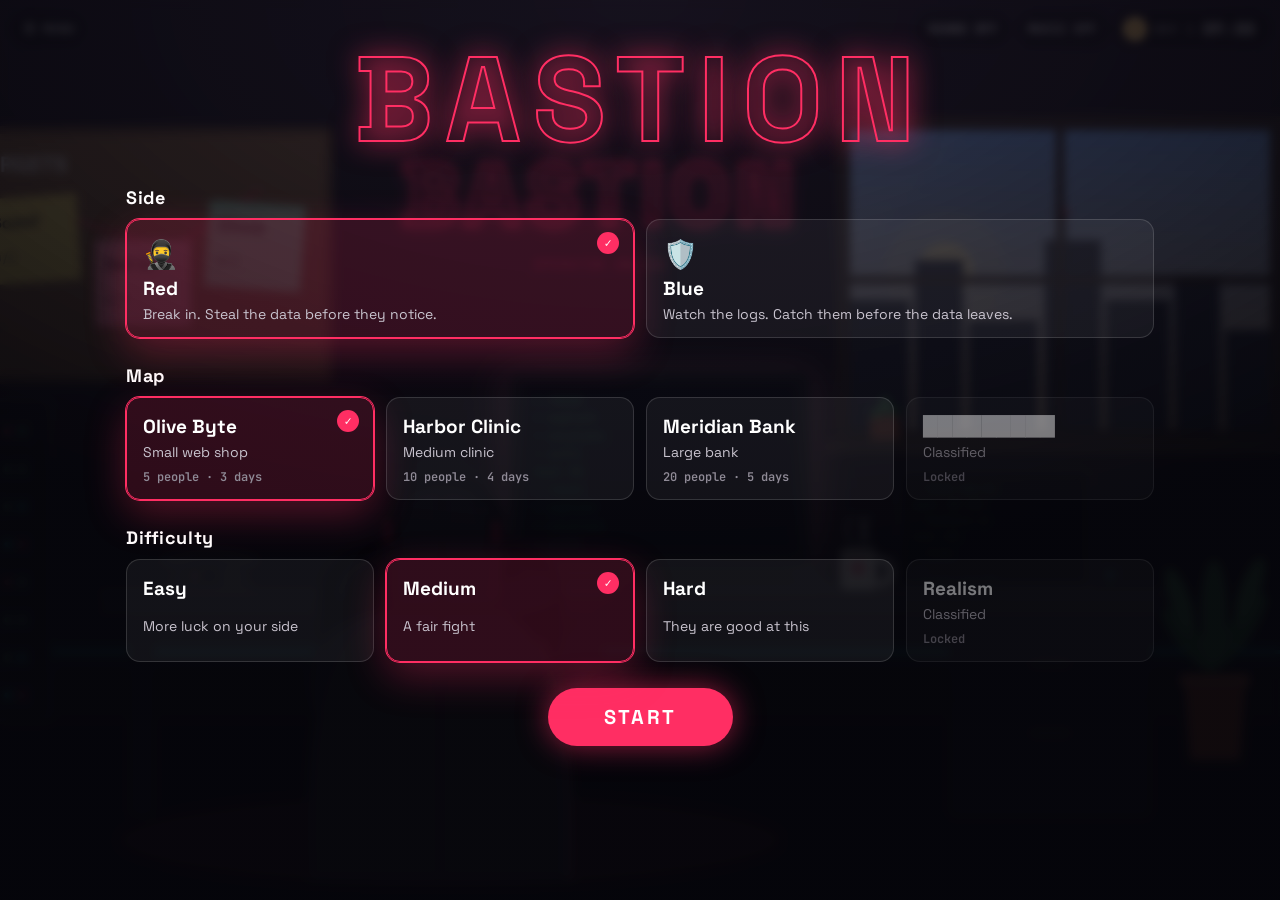
==== commit 03432106: "Office demo: start menu (side, map, difficulty), clearer clock, maps and levels change the game" ====
--- a/demo/office/index.html
+++ b/demo/office/index.html
@@ -26,6 +26,14 @@
 .pill { font: 600 12px var(--mono); letter-spacing: .06em; text-transform: uppercase; padding: 8px 12px; border-radius: 999px; border: 0; cursor: pointer;
   background: rgba(10,10,14,.72); color: #fff; backdrop-filter: blur(6px); }
 .pill.on { background: var(--accent); }
+.clockchip { display: inline-flex; align-items: center; gap: 8px; padding: 5px 12px 5px 8px; border-radius: 999px; background: rgba(10,10,14,.78); color: #fff; backdrop-filter: blur(6px); }
+.clockchip i { font-style: normal; width: 24px; height: 24px; display: grid; place-items: center; border-radius: 50%; background: #ffd27a; color: #5a3a00; font-size: 14px; transition: background .6s, color .6s; }
+.clockchip.night i { background: #26305a; color: #e8eefc; }
+.clockchip small { font: 600 11px var(--mono); letter-spacing: .08em; text-transform: uppercase; opacity: .75; }
+.clockchip b { font: 700 17px var(--mono); letter-spacing: .04em; min-width: 52px; }
+.clockchip.os { background: rgba(255,255,255,.08); padding: 3px 10px 3px 4px; }
+.clockchip.os i { width: 20px; height: 20px; font-size: 12px; }
+.clockchip.os b { font-size: 15px; }
 .pill[hidden], .lid[hidden] { display: none; }
 .hint { position: fixed; left: 50%; bottom: 18px; transform: translateX(-50%); z-index: 4; font: 600 13px var(--mono); padding: 10px 16px; border-radius: 999px;
   background: rgba(10,10,14,.75); color: #fff; animation: bob 2s ease-in-out infinite; white-space: nowrap; }
@@ -209,6 +217,27 @@
 .end-total { margin: 12px 0 18px; font: 700 20px var(--mono); background: rgba(255,255,255,.1); }
 .conf { position: fixed; top: -12px; width: 9px; height: 14px; z-index: 60; pointer-events: none; animation: fall linear forwards; }
 @keyframes fall { to { transform: translate(var(--dx), 105vh) rotate(var(--r)); } }
+.menu { position: fixed; inset: 0; z-index: 55; overflow-y: auto; background: radial-gradient(120% 90% at 50% 0%, rgba(20,16,28,.72), rgba(5,5,10,.94) 70%); backdrop-filter: blur(5px);
+  transition: opacity .5s; }
+.menu.hide { opacity: 0; pointer-events: none; }
+.menu-inner { width: min(1060px, 100%); margin: 0 auto; padding: 40px 16px 60px; display: grid; gap: 26px; }
+.menu-logo { margin: 0; text-align: center; font: 700 clamp(56px, 12vw, 120px)/1 var(--body); letter-spacing: .1em; color: transparent; -webkit-text-stroke: 2px var(--accent);
+  text-shadow: 0 0 30px color-mix(in srgb, var(--accent) 60%, transparent); animation: flicker 7s infinite; }
+.menu h2 { margin: 0 0 10px; font: 700 18px var(--body); letter-spacing: .04em; color: #fff; }
+.opts { display: grid; grid-template-columns: repeat(auto-fit, minmax(200px, 1fr)); gap: 12px; }
+.opt { position: relative; display: grid; gap: 4px; text-align: left; padding: 16px 16px 14px; border-radius: 14px; cursor: pointer; color: #fff;
+  background: rgba(255,255,255,.05); border: 1.5px solid rgba(255,255,255,.14); transition: transform .2s cubic-bezier(.2,1.6,.4,1), border-color .2s, background .2s, box-shadow .2s; font-family: var(--body); }
+.opt:hover:not(:disabled) { transform: translateY(-4px); border-color: rgba(255,255,255,.4); }
+.opt.on { border-color: var(--accent); background: color-mix(in srgb, var(--accent) 16%, transparent); box-shadow: 0 0 0 1px var(--accent), 0 14px 40px color-mix(in srgb, var(--accent) 30%, transparent); }
+.opt.on::after { content: "✓"; position: absolute; top: 12px; right: 14px; width: 22px; height: 22px; display: grid; place-items: center; border-radius: 50%; background: var(--accent); font: 700 12px var(--mono); }
+.opt b { font-size: 19px; } .opt span { font-size: 14px; color: #c9c4cf; } .opt em { font: 600 12px var(--mono); font-style: normal; color: #8f8a96; margin-top: 4px; }
+.opt .ico { font-size: 28px; color: inherit; }
+.opt.locked { opacity: .45; cursor: not-allowed; }
+.menu-go { display: flex; justify-content: center; gap: 12px; flex-wrap: wrap; align-items: center; }
+.start { font: 700 20px var(--body); letter-spacing: .12em; text-transform: uppercase; padding: 16px 56px; border-radius: 999px; border: 0; cursor: pointer; color: #fff;
+  background: var(--accent); box-shadow: 0 0 30px color-mix(in srgb, var(--accent) 55%, transparent); transition: transform .2s cubic-bezier(.2,1.6,.4,1); animation: glowpulse 2.4s ease-in-out infinite; }
+.start:hover { transform: scale(1.06); }
+@keyframes glowpulse { 50% { box-shadow: 0 0 50px color-mix(in srgb, var(--accent) 80%, transparent); } }
 @media (max-width: 700px) {
   .win { left: 8px !important; right: 8px !important; width: auto !important; }
   .dock button { width: 50px; height: 50px; font-size: 21px; }
@@ -274,7 +303,7 @@
       <ellipse cx="8" cy="8" rx="9" ry="5" fill="#4f9a5f" transform="rotate(-30 8 8)"/><ellipse cx="22" cy="6" rx="9" ry="5" fill="#3f8a4f" transform="rotate(25 22 6)"/><ellipse cx="15" cy="0" rx="5" ry="9" fill="#5aab69"/></g>
   </g>
 
-  <g id="wallclock" transform="translate(1290 70)">
+  <g id="wallclock" transform="translate(1526 236)">
     <circle r="36" fill="#2b2b2b"/><circle r="31" fill="#f4efe6"/>
     <g stroke="#2b2b2b" stroke-width="3"><line x1="0" y1="-27" x2="0" y2="-22"/><line x1="27" y1="0" x2="22" y2="0"/><line x1="0" y1="27" x2="0" y2="22"/><line x1="-27" y1="0" x2="-22" y2="0"/></g>
     <line id="hhand" x1="0" y1="0" x2="0" y2="-15" stroke="#222" stroke-width="5" stroke-linecap="round"/>
@@ -292,7 +321,7 @@
       <g fill="#59a8ff"><circle class="tv-node" cx="650" cy="170" r="9"/><circle class="tv-node" cx="860" cy="170" r="9" style="animation-delay:.5s"/>
         <circle class="tv-node" cx="760" cy="220" r="11" style="animation-delay:1s"/><circle class="tv-node" cx="680" cy="280" r="8" style="animation-delay:1.5s"/>
         <circle class="tv-node" cx="840" cy="280" r="8" fill="#ff5d73" style="animation-delay:.2s"/></g>
-      <text x="604" y="148" fill="#8fb4e8" font-family="JetBrains Mono" font-size="13">SOC · OLIVE BYTE</text>
+      <text x="604" y="148" fill="#8fb4e8" font-family="JetBrains Mono" font-size="13" id="tvName">SOC · OLIVE BYTE</text>
       <text x="906" y="148" fill="#3ddc84" font-family="JetBrains Mono" font-size="13" text-anchor="end">● LIVE</text>
       <path d="M590 126 L700 126 L590 230 Z" fill="#fff" opacity=".04"/>
       <g id="ticker" opacity="0"><rect x="590" y="286" width="330" height="30" fill="#c62828"/><rect x="590" y="286" width="74" height="30" fill="#8e1b1b"/>
@@ -445,14 +474,13 @@
 
 <div class="hud">
   <div style="display:flex;gap:6px">
-    <button class="pill" data-side="red" id="sideRed">Red</button>
-    <button class="pill" data-side="blue" id="sideBlue">Blue</button>
+    <button class="pill" id="menuBtn">☰ Menu</button>
   </div>
   <div style="display:flex;gap:6px">
     <button class="pill" id="sound">Sound off</button>
     <button class="pill" id="music">Music off</button>
     <button class="pill on" id="skip" hidden>Skip night</button>
-    <button class="pill" id="clockPill">Day 1 · 09:00</button>
+    <span class="clockchip" id="clockPill"><i id="clockIcon">☀</i><small id="clockDay">Day 1</small><b id="clockTime">09:00</b></span>
   </div>
 </div>
 <div class="hint" id="hint">Click the laptop</div>
@@ -460,7 +488,7 @@
 <div class="os" id="os" aria-hidden="true">
   <div class="bar">
     <span id="osSide">OPERATOR</span>
-    <span id="osClock">Day 1 · 09:00</span>
+    <span class="clockchip os" id="osClock"><i>☀</i><small>Day 1</small><b>09:00</b></span>
     <span class="heat">HEAT <span class="meter"><span id="heatBar"></span></span> <span id="heatTxt">0%</span></span>
     <span class="grow"></span>
     <span id="osCoins">◈ 0</span>
@@ -476,6 +504,31 @@
 <div class="flash" id="flash"></div>
 <div class="panel" id="panel"></div>
 <div class="end" id="end"></div>
+<div class="menu" id="menu">
+  <div class="menu-inner">
+    <h1 class="menu-logo">BASTION</h1>
+    <section><h2>Side</h2>
+      <div class="opts" data-group="side">
+        <button class="opt" data-v="red"><span class="ico">🥷</span><b>Red</b><span>Break in. Steal the data before they notice.</span></button>
+        <button class="opt" data-v="blue"><span class="ico">🛡️</span><b>Blue</b><span>Watch the logs. Catch them before the data leaves.</span></button>
+      </div></section>
+    <section><h2>Map</h2>
+      <div class="opts" data-group="map">
+        <button class="opt" data-v="olive"><b>Olive Byte</b><span>Small web shop</span><em>5 people · 3 days</em></button>
+        <button class="opt" data-v="clinic"><b>Harbor Clinic</b><span>Medium clinic</span><em>10 people · 4 days</em></button>
+        <button class="opt" data-v="bank"><b>Meridian Bank</b><span>Large bank</span><em>20 people · 5 days</em></button>
+        <button class="opt locked" disabled><b>█████████</b><span>Classified</span><em>Locked</em></button>
+      </div></section>
+    <section><h2>Difficulty</h2>
+      <div class="opts" data-group="level">
+        <button class="opt" data-v="easy"><b>Easy</b><span>More luck on your side</span></button>
+        <button class="opt" data-v="medium"><b>Medium</b><span>A fair fight</span></button>
+        <button class="opt" data-v="hard"><b>Hard</b><span>They are good at this</span></button>
+        <button class="opt locked" disabled><b>Realism</b><span>Classified</span><em>Locked</em></button>
+      </div></section>
+    <div class="menu-go"><button class="start" id="startBtn">Start</button><button class="pill" id="resumeBtn" hidden>Back to the game</button></div>
+  </div>
+</div>
 
 <script>
 (() => {
@@ -484,6 +537,14 @@
   const svg = $("#scene");
   const S = { night: false, rain: false, side: "red", day: 1, minutes: 9 * 60, heat: 0, coins: 0, inside: false, admin: false, scanned: false, stolen: false, cut: false,
     sound: false, zoomed: false, quests: { scout: 0, inside: 0, climb: 0 }, wins: [] };
+  const MAPS = {
+    olive: { name: "Olive Byte", domain: "olivebyte", web: "web-01", db: "db-01", pc: "office-pc", webName: "web shop", people: 5, machines: 4, days: 3, size: "Small" },
+    clinic: { name: "Harbor Clinic", domain: "harborclinic", web: "site", db: "ehr", pc: "front-desk", webName: "patient portal", people: 10, machines: 7, days: 4, size: "Medium" },
+    bank: { name: "Meridian Bank", domain: "meridianbank", web: "online-banking", db: "core", pc: "branch", webName: "online banking site", people: 20, machines: 12, days: 5, size: "Large" },
+  };
+  const LEVELS = { easy: { p: .12, atk: .8, night: 1, spot: .7 }, medium: { p: 0, atk: 1, night: 2, spot: 1 }, hard: { p: -.08, atk: 1.2, night: 3, spot: 1.25 } };
+  let M = MAPS.olive, L = LEVELS.medium;
+  const pick = (a) => a[Math.floor(Math.random() * a.length)];
   const FULL = [0, 0, 1600, 900], SCREEN = [684, 384, 272, 168], PORTRAIT = [300, 60, 1000, 820];
   let vb = FULL.slice();
 
@@ -598,8 +659,9 @@
     const day = Math.floor(S.minutes) % (24 * 60), mm = Math.floor(day % 60), hh = Math.floor(day / 60);
     $("#mhand").setAttribute("transform", `rotate(${(day % 60) * 6})`);
     $("#hhand").setAttribute("transform", `rotate(${(hh % 12) * 30 + (day % 60) / 2})`);
-    const label = `${S.night ? "Night" : "Day"} ${S.day} · ${String(hh).padStart(2, "0")}:${String(mm).padStart(2, "0")}`;
-    $("#clockPill").textContent = label; $("#osClock").textContent = label;
+    const time = `${String(hh).padStart(2, "0")}:${String(mm).padStart(2, "0")}`, dark = night > .5;
+    document.querySelectorAll(".clockchip").forEach((c) => { c.classList.toggle("night", dark);
+      c.querySelector("i").textContent = dark ? "☾" : "☀"; c.querySelector("small").textContent = `${S.night ? "Night" : "Day"} ${S.day}`; c.querySelector("b").textContent = time; });
   }
 
   /* little laptop screen in the office view */
@@ -630,12 +692,30 @@
   /* side switch */
   function setSide(side) {
     S.side = side; document.body.dataset.side = side;
-    $("#sideRed").classList.toggle("on", side === "red"); $("#sideBlue").classList.toggle("on", side === "blue");
     $("#osSide").textContent = side === "red" ? "OPERATOR · RED" : "ANALYST · BLUE";
     paintMini(); paintNotes(); paintTime(); buildDock();
     if (S.zoomed) { $("#deskArea").innerHTML = ""; openApp(side === "red" ? "term" : "logs"); }
   }
-  $("#sideRed").onclick = () => { if (S.side !== "red") resetGame("red"); }; $("#sideBlue").onclick = () => { if (S.side !== "blue") resetGame("blue"); };
+  const CFG = { side: "red", map: "olive", level: "medium" };
+  function paintMenu() {
+    document.querySelectorAll(".opts").forEach((g) => g.querySelectorAll(".opt[data-v]").forEach((o) => o.classList.toggle("on", CFG[g.dataset.group] === o.dataset.v)));
+  }
+  document.querySelectorAll(".opts").forEach((g) => g.addEventListener("click", (e) => {
+    const o = e.target.closest(".opt[data-v]"); if (!o) return;
+    CFG[g.dataset.group] = o.dataset.v; beep(700, .05);
+    if (g.dataset.group === "side") { S.side = o.dataset.v; document.body.dataset.side = o.dataset.v; }
+    paintMenu();
+  }));
+  function openMenu() { S.paused = true; $("#resumeBtn").hidden = !S.started || S.over; $("#menu").classList.remove("hide"); paintMenu(); }
+  function startGame() {
+    M = MAPS[CFG.map]; L = LEVELS[CFG.level]; S.started = true; S.paused = false;
+    $("#tvName").textContent = `SOC · ${M.name.toUpperCase()}`;
+    $("#menu").classList.add("hide"); beep(520, .1, "triangle"); setTimeout(() => beep(780, .14, "triangle"), 120);
+    resetGame(CFG.side); $("#hint").style.display = "";
+  }
+  $("#startBtn").onclick = startGame;
+  $("#resumeBtn").onclick = () => { $("#menu").classList.add("hide"); S.paused = false; };
+  $("#menuBtn").onclick = () => { if (S.zoomed) closeLaptop(); openMenu(); };
 
   /* camera zoom into the laptop */
   function fitPortrait() {
@@ -765,8 +845,8 @@
     $("#skip").hidden = false; $("#skip2").hidden = false; hooks.forEach((f) => f()); paintTime();
   }
   function endNight() {
-    if (S.day >= 3) { S.night = false; $("#skip").hidden = true; $("#skip2").hidden = true;
-      return S.side === "red" ? endGame(false, "Three days passed and you never got the data out.") : endGame(true, "Three days, and the data never left the company."); }
+    if (S.day >= M.days) { S.night = false; $("#skip").hidden = true; $("#skip2").hidden = true;
+      return S.side === "red" ? endGame(false, `${M.days} days passed and you never got the data out.`) : endGame(true, `${M.days} days, and the data never left the company.`); }
     S.night = false; S.day++; S.minutes = 9 * 60; $("#skip").hidden = true; $("#skip2").hidden = true;
     if (S.cut) { S.cut = false; mapState(); }
     if (S.atk) S.atk.next = S.minutes + 40 + Math.random() * 40;
@@ -806,12 +886,13 @@
   function stamp(box, cls, text) { box.insertAdjacentHTML("beforeend", `<div><span class="stamp ${cls}">${text}</span></div>`); box.scrollTop = box.scrollHeight; beep(cls === "ok" ? 520 : 160, .18, "sawtooth", .05); }
 
   /* map */
-  const NODES = { you: [40, 120, "you"], web: [150, 60, "web-01"], mail: [150, 180, "mail"], db: [270, 60, "db-01"], pc: [270, 180, "office-pc"] };
+  const NODES = { you: [40, 120], web: [150, 60], mail: [150, 180], db: [270, 60], pc: [270, 180] };
+  const nodeName = (id) => ({ you: S.side === "blue" ? "internet" : "you", web: M.web, mail: "mail", db: M.db, pc: M.pc })[id];
   const LINKS = [["you", "web"], ["you", "mail"], ["web", "db"], ["mail", "pc"], ["pc", "db"]];
   function initMap(w) {
     const b = w.querySelector(".body"); b.style.padding = "0";
     b.innerHTML = `<svg viewBox="0 0 320 240" preserveAspectRatio="xMidYMid meet"><g class="links">${LINKS.map(([a, c]) => `<line class="link" x1="${NODES[a][0]}" y1="${NODES[a][1]}" x2="${NODES[c][0]}" y2="${NODES[c][1]}"/>`).join("")}</g>
-      <g class="fx"></g>${Object.entries(NODES).map(([id, [x, y, n]]) => `<g class="node" data-node="${id}">${id === "you" ? `<circle cx="${x}" cy="${y}" r="16"/>` : `<rect x="${x - 18}" y="${y - 14}" width="36" height="28" rx="5"/>`}<text x="${x}" y="${y + 30}">${id === "you" && S.side === "blue" ? "internet" : n}</text></g>`).join("")}</svg>`;
+      <g class="fx"></g>${Object.entries(NODES).map(([id, [x, y]]) => `<g class="node" data-node="${id}">${id === "you" ? `<circle cx="${x}" cy="${y}" r="16"/>` : `<rect x="${x - 18}" y="${y - 14}" width="36" height="28" rx="5"/>`}<text x="${x}" y="${y + 30}">${nodeName(id)}</text></g>`).join("")}</svg>`;
     mapState();
   }
   function mapState() {
@@ -860,16 +941,16 @@
 
   /* red terminal */
   const MOVES = [
-    { id: "recon", cmd: "recon web-01", chance: .95, mins: 45, heat: .04, need: () => true },
-    { id: "exploit", cmd: "exploit web-01", chance: .55, mins: 90, heat: .12, need: () => !S.inside && !S.cut },
-    { id: "escalate", cmd: "escalate web-01", chance: .6, mins: 90, heat: .1, need: () => S.inside && !S.admin && !S.cut },
-    { id: "pivot", cmd: "move db-01", chance: .7, mins: 60, heat: .1, need: () => S.admin && !S.pivot && !S.cut },
-    { id: "steal", cmd: "steal db-01", chance: .8, mins: 120, heat: .18, need: () => S.pivot && !S.stolen },
+    { id: "recon", get cmd() { return `recon ${M.web}`; }, chance: .95, mins: 45, heat: .04, need: () => true },
+    { id: "exploit", get cmd() { return `exploit ${M.web}`; }, chance: .55, mins: 90, heat: .12, need: () => !S.inside && !S.cut },
+    { id: "escalate", get cmd() { return `escalate ${M.web}`; }, chance: .6, mins: 90, heat: .1, need: () => S.inside && !S.admin && !S.cut },
+    { id: "pivot", get cmd() { return `move ${M.db}`; }, chance: .7, mins: 60, heat: .1, need: () => S.admin && !S.pivot && !S.cut },
+    { id: "steal", get cmd() { return `steal ${M.db}`; }, chance: .8, mins: 120, heat: .18, need: () => S.pivot && !S.stolen },
     { id: "sleep", cmd: "sleep", chance: 1, mins: 0, heat: 0, need: () => true },
   ];
   function initTerm(w) {
     const b = w.querySelector(".body");
-    b.innerHTML = `<div style="font:700 30px/1 var(--body);letter-spacing:.12em;color:var(--accent);text-shadow:0 0 14px var(--accent);margin:4px 0 10px">BASTION</div><div class="dim">operator shell · target: Olive Byte · 4 machines · 5 people</div><div class="dim">pick a move below. every move costs time and makes noise.</div><br>`;
+    b.innerHTML = `<div style="font:700 30px/1 var(--body);letter-spacing:.12em;color:var(--accent);text-shadow:0 0 14px var(--accent);margin:4px 0 10px">BASTION</div><div class="dim">operator shell · target: ${M.name} · ${M.machines} machines · ${M.people} people</div><div class="dim">pick a move below. every move costs time and makes noise.</div><br>`;
     const cmds = document.createElement("div"); cmds.className = "cmds"; w.appendChild(cmds);
     const paint = () => { if (!document.body.contains(w)) return hooks.delete(paint);
       cmds.innerHTML = MOVES.map((m) => `<button class="cmd" data-m="${m.id}" ${m.need() ? "" : "disabled"}>${m.cmd}</button>`).join("");
@@ -877,7 +958,7 @@
     hooks.add(paint); paint();
   }
   let busy = false;
-  const chanceOf = (m) => m.chance >= 1 ? 1 : Math.min(.95, m.chance + (S.boost ? .15 : 0) + (m.id === "exploit" && S.leak ? .25 : 0));
+  const chanceOf = (m) => m.chance >= 1 ? 1 : Math.max(.05, Math.min(.95, m.chance + L.p + (S.boost ? .15 : 0) + (m.id === "exploit" && S.leak ? .25 : 0)));
   async function run(m, b, cmds, paint) {
     if (busy) return; busy = true; cmds.querySelectorAll("button").forEach((x) => x.disabled = true);
     const line = document.createElement("div"); line.innerHTML = `<span class="p">operator@bastion:~$ </span><span class="typed"></span>`; b.appendChild(line);
@@ -894,20 +975,20 @@
     setHeat(S.heat + m.heat * (S.night ? .5 : 1));
     if (ok) {
       stamp(b, "ok", m.id === "steal" ? "DATA TAKEN" : "SUCCESS");
-      if (m.id === "recon") { S.scanned = true; b.insertAdjacentHTML("beforeend", `<div>open ports 80, 443 · web shop software is out of date</div>`); }
+      if (m.id === "recon") { S.scanned = true; b.insertAdjacentHTML("beforeend", `<div>open ports 80, 443 · ${M.webName} software is out of date</div>`); }
       if (m.id === "exploit") { S.inside = true; S.quests.inside++; if (S.scanned) { S.quests.scout = 1; questDone("Scout First", 3); } flash(); }
-      if (m.id === "escalate") { S.admin = true; S.quests.climb++; flash(); b.insertAdjacentHTML("beforeend", `<div>you are now administrator on web-01 · found the database password</div>`); }
-      if (m.id === "pivot") { S.pivot = true; b.insertAdjacentHTML("beforeend", `<div>the database password works. you are on db-01.</div>`); }
+      if (m.id === "escalate") { S.admin = true; S.quests.climb++; flash(); b.insertAdjacentHTML("beforeend", `<div>you are now administrator on ${M.web} · found the database password</div>`); }
+      if (m.id === "pivot") { S.pivot = true; b.insertAdjacentHTML("beforeend", `<div>the database password works. you are on ${M.db}.</div>`); }
       if (m.id === "steal") { S.stolen = true; flash(); addCoins(4); b.insertAdjacentHTML("beforeend", `<div>copied: customer orders, shop config</div>`); setTimeout(() => endGame(true, "You walked out with the customer database."), 1400); }
     } else {
       stamp(b, "bad", "BLOCKED"); shake();
     }
     mapState(); paintNotes();
-    const spotted = Math.random() < S.heat * .8 * (S.night ? .3 : 1);
+    const spotted = Math.random() < S.heat * .8 * L.spot * (S.night ? .3 : 1);
     if (spotted && m.id !== "recon") {
       await sleep(350); stamp(b, "warn", "SPOTTED"); alarm();
       if (S.inside && Math.random() < .5) { S.cut = true; S.inside = false; S.admin = false; mapState();
-        S.pivot = false; b.insertAdjacentHTML("beforeend", `<div style="color:#8fb4ff">blue team: web-01 was cut off from the network. you lost your foothold.</div>`); shake(); }
+        S.pivot = false; b.insertAdjacentHTML("beforeend", `<div style="color:#8fb4ff">blue team: ${M.web} was cut off from the network. you lost your foothold.</div>`); shake(); }
     }
     await spend(m.mins);
     busy = false; paint(); b.scrollTop = b.scrollHeight;
@@ -915,13 +996,13 @@
   function questDone(name, coins) { setTimeout(() => { toast("Quest complete", `${name} · ◈ +${coins}`); addCoins(coins); }, 700); }
 
   /* blue: a live attacker works through the company while you watch the logs */
-  const NOISE = ["login ok · emily · office-pc", "dns query · cdn.fonts.example", "backup finished · db-01", "mail in · newsletter@shop.example", "login ok · jacob · vpn", "print job · george", "update installed · office-pc"];
-  const DECOYS = ["admin login at 03:12 · web-01 (it was the backup job)", "FAILED login ×3 · george · mail (forgot his password)", "large upload · emily · cloud (holiday photos)"];
+  const NOISE = () => [`login ok · emily · ${M.pc}`, "dns query · cdn.fonts.example", `backup finished · ${M.db}`, "mail in · newsletter@shop.example", "login ok · jacob · vpn", "print job · george", `update installed · ${M.pc}`];
+  const DECOYS = () => [`admin login at 03:12 · ${M.web} (it was the backup job)`, "FAILED login ×3 · george · mail (forgot his password)", "large upload · emily · cloud (holiday photos)"];
   const STAGES = [
-    { name: "port scan", text: (ip) => `port probe from ${ip} · web-01`, chance: .9, outside: true, path: ["you", "web"] },
-    { name: "web exploit", text: (ip) => `strange requests from ${ip} · web shop`, chance: .5, outside: true, path: ["you", "web"] },
-    { name: "privilege escalation", text: () => `new admin account created · web-01`, chance: .55, outside: false, path: ["you", "web"] },
-    { name: "data theft", text: () => `large transfer out · db-01 → internet`, chance: .7, outside: false, path: ["you", "web", "db"] },
+    { name: "port scan", text: (ip) => `port probe from ${ip} · ${M.web}`, chance: .9, outside: true, path: ["you", "web"] },
+    { name: "web exploit", text: (ip) => `strange requests from ${ip} · ${M.webName}`, chance: .5, outside: true, path: ["you", "web"] },
+    { name: "privilege escalation", text: () => `new admin account created · ${M.web}`, chance: .55, outside: false, path: ["you", "web"] },
+    { name: "data theft", text: () => `large transfer out · ${M.db} → internet`, chance: .7, outside: false, path: ["you", "web", "db"] },
   ];
   const newIp = () => `203.0.113.${Math.floor(10 + Math.random() * 240)}`;
   S.atk = { stage: 0, ip: newIp(), next: 9 * 60 + 40, blockedUntil: 0 };
@@ -944,7 +1025,7 @@
   }
   function initLogs(w) {
     const b = w.querySelector(".body");
-    if (!S.logs.length) for (let i = 0; i < 5; i++) addLog({ text: NOISE[Math.floor(Math.random() * NOISE.length)] });
+    if (!S.logs.length) for (let i = 0; i < 5; i++) addLog({ text: pick(NOISE()) });
     b.innerHTML = ""; S.logs.forEach((e) => b.appendChild(logRow(e)));
   }
   async function investigate(e, row) {
@@ -958,7 +1039,7 @@
       S.blue.confirmed++; shake(); alarm();
       const tools = [];
       if (STAGES[e.stage].outside) tools.push(["block", `block ${e.ip}`]);
-      if (e.stage >= 1) tools.push(["isolate", "isolate web-01"]);
+      if (e.stage >= 1) tools.push(["isolate", `isolate ${M.web}`]);
       row.insertAdjacentHTML("afterend", `<div class="log" style="grid-template-columns:1fr"><span>${e.ok ? "It worked: " : "It failed, but someone is trying: "}${STAGES[e.stage].name}. ${tools.map(([k, t]) => `<button data-do="${k}">${t}</button>`).join(" ")}</span></div>`);
       row.nextElementSibling.querySelectorAll("button").forEach((x) => x.onclick = () => { blueAct(x.dataset.do, e); x.parentElement.querySelectorAll("button").forEach((y) => y.disabled = true); });
       if (e.ok && e.stage >= 1) markCompromised(true);
@@ -975,8 +1056,8 @@
       toast("Blocked", `${e.ip} can no longer reach the company. They will be back with a new address.`);
     } else {
       S.cut = true; mapState(); flash();
-      if (S.atk.stage >= 2) { S.atk.stage = 1; S.blue.kicks++; markCompromised(false); toast("Attacker kicked out", "web-01 is offline until tomorrow and the attacker lost their way in."); addCoins(3); }
-      else { S.blue.disruption++; toast("Machine isolated", "web-01 was clean. The web shop is down until tomorrow."); }
+      if (S.atk.stage >= 2) { S.atk.stage = 1; S.blue.kicks++; markCompromised(false); toast("Attacker kicked out", `${M.web} is offline until tomorrow and the attacker lost their way in.`); addCoins(3); }
+      else { S.blue.disruption++; toast("Machine isolated", `${M.web} was clean. The ${M.webName} is down until tomorrow.`); }
     }
     await spend(20);
     if (S.blue.kicks >= 2) endGame(true, "You kicked the attacker out twice. They gave up.");
@@ -984,18 +1065,18 @@
   function attackerStep() {
     const a = S.atk;
     if (S.night) {
-      if (a.nightSteps >= 2) { a.next = Infinity; return; }
+      if (a.nightSteps >= L.night) { a.next = Infinity; return; }
       a.nightSteps++; a.next = S.minutes + 250 + Math.random() * 150;
     } else a.next = S.minutes + 45 + Math.random() * 60;
     if (a.blockedUntil > S.minutes) return;
     if (S.cut && a.stage >= 1 && a.stage <= 3) { a.stage = 1; }
     const st = STAGES[a.stage];
-    if (S.cut && a.stage === 1) { addLog({ text: `${st.text(a.ip)} (no answer, web-01 is offline)` }); return; }
+    if (S.cut && a.stage === 1) { addLog({ text: `${st.text(a.ip)} (no answer, ${M.web} is offline)` }); return; }
     if (a.free && a.stage <= 1) {
       a.free = false; addLog({ text: `login from an unusual country · maria · mail`, sus: true, real: true, stage: 1, ok: true, ip: a.ip });
       packet(["you", "mail"], "#ff4d6d", true); a.stage = 2; return;
     }
-    const chance = a.stage === 1 && S.patched ? .15 : st.chance * (S.night ? 1.2 : 1);
+    const chance = Math.min(.95, a.stage === 1 && S.patched ? .15 : st.chance * L.atk * (S.night ? 1.2 : 1));
     const ok = Math.random() < chance;
     addLog({ text: st.text(a.ip), sus: true, real: true, stage: a.stage, ok, ip: a.ip });
     packet(st.path, "#ff4d6d", ok);
@@ -1004,8 +1085,8 @@
   }
   function blueTick() {
     if (S.side !== "blue" || S.over) return;
-    if (Math.random() < (S.night ? .003 : .012)) addLog({ text: NOISE[Math.floor(Math.random() * NOISE.length)] });
-    if (Math.random() < .0016) addLog({ text: DECOYS[Math.floor(Math.random() * DECOYS.length)], sus: true, real: false });
+    if (Math.random() < (S.night ? .003 : .012)) addLog({ text: pick(NOISE()) });
+    if (Math.random() < .0016) addLog({ text: pick(DECOYS()), sus: true, real: false });
     if (S.minutes >= S.atk.next) attackerStep();
   }
 
@@ -1023,7 +1104,7 @@
       <div class="end-rows">${rows.map(([k, v]) => `<div><span>${k}</span><b data-v="${v}">0</b></div>`).join("")}</div>
       <div class="end-total"><span>Score</span><b id="endTotal">0</b></div>
       <button class="pill on" id="again">Play again</button></div>`;
-    $("#again").onclick = () => resetGame(S.side);
+    $("#again").onclick = () => { $("#end").className = "end"; openMenu(); };
     beep(won ? 660 : 140, .5, won ? "triangle" : "sawtooth", .06);
     if (won) confetti(); else shake();
     const cells = [...end.querySelectorAll(".end-rows b")]; let i = 0;
@@ -1053,7 +1134,7 @@
     const b = w.querySelector(".body");
     if (S.side === "blue") {
       const mails = [["Invoice #2231 overdue", "billing@b-packaging.example", "Please pay today or your account will be closed. Password for the zip: 1234.", true],
-        ["Lunch on Friday?", "jacob@olivebyte.example", "Pizza place again? Reply by Thursday.", false],
+        ["Lunch on Friday?", `jacob@${M.domain}.example`, "Pizza place again? Reply by Thursday.", false],
         ["Your mailbox is almost full", "it-support@0livebyte.example", "Click here and sign in to keep your emails.", true]];
       const list = () => { b.innerHTML = mails.map((m, i) => `<div class="item" data-i="${i}"><b>${m[0]}</b><span>${m[1]}</span></div>`).join("");
         b.querySelectorAll(".item").forEach((x) => x.onclick = () => open(+x.dataset.i)); };
@@ -1067,7 +1148,7 @@
         }); };
       list();
     } else {
-      b.innerHTML = `<div class="msg"><div class="from">draft · to maria@olivebyte.example</div><h3>Pick a story</h3><p>Which email would Maria (finance) open?</p>
+      b.innerHTML = `<div class="msg"><div class="from">draft · to maria@${M.domain}.example</div><h3>Pick a story</h3><p>Which email would Maria (finance) open?</p>
         <div class="btns"><button data-c=".5">Unpaid invoice</button><button data-c=".2">You won a prize</button><button data-c=".35">IT: reset your password</button></div><div class="res"></div></div>`;
       b.querySelectorAll("button").forEach((x) => x.onclick = async () => {
         b.querySelectorAll("button").forEach((y) => y.disabled = true);
@@ -1082,10 +1163,10 @@
   }
 
   /* office events: someone knocks, the news, the boss */
-  const EVENTS = {
+  const EVENTS = () => ({
     blue: [
-      { kind: "news", who: "SOC TV", title: "Breaking news", ticker: "BREAKING: serious flaw found in popular web shop software · patch now ·",
-        text: "A serious flaw in the web shop software you run is all over the news.",
+      { kind: "news", who: "SOC TV", title: "Breaking news", ticker: `BREAKING: serious flaw found in popular ${M.webName} software · patch now ·`,
+        text: `A serious flaw in the ${M.webName} software you run is all over the news.`,
         options: [["Patch now (shop offline 1 hour)", async () => { S.patched = true; S.bonus = (S.bonus || 0) + 2; await spend(60); toast("Patched", "Web exploits against the shop will mostly fail now."); }],
                   ["Patch next week", () => toast("Noted", "The flaw stays open for now.")]] },
       { kind: "door", who: "Maria · Finance", look: ["#7a4b8c", "#5a3a2a", null], title: "Knock knock",
@@ -1099,19 +1180,19 @@
     ],
     red: [
       { kind: "news", who: "Second screen", title: "New intel",
-        text: "Olive Byte just posted that their only IT admin is on holiday this week.",
+        text: `${M.name} just posted that their only IT admin is on holiday this week.`,
         options: [["Strike today (+15% to every move)", () => { S.boost = true; toast("Go", "Nobody is minding the shop today."); }],
                   ["Wait", () => toast("Patience", "Maybe a better chance will come.")]] },
       { kind: "door", who: "Your partner", look: ["#1f1f26", "#111", null], title: "Knock knock",
-        text: "“Found leaked passwords for Olive Byte on a forum. Three coins and they're yours.”",
+        text: `“Found leaked passwords for ${M.name} on a forum. Three coins and they're yours.”`,
         options: [["Buy them (◈ 3)", () => { if (S.coins < 3) { toast("No money", "You don't have three coins yet."); return; } S.coins -= 3; $("#osCoins").textContent = "◈ " + S.coins; S.leak = true; toast("Bought", "Web exploits got easier."); }],
                   ["No thanks", () => toast("Suit yourself", "Your partner shrugs and leaves.")]] },
     ],
-  };
+  });
   function scheduleEvent() { S.nextEvent = S.minutes + 70 + Math.random() * 90; }
   let eventOpen = false;
   async function officeEvent() {
-    const pool = EVENTS[S.side].filter((e) => !S.seen?.includes(e.title)); if (!pool.length) return;
+    const pool = EVENTS()[S.side].filter((e) => !S.seen?.includes(e.title)); if (!pool.length) return;
     const ev = pool[Math.floor(Math.random() * pool.length)]; S.seen = [...(S.seen || []), ev.title];
     eventOpen = true; S.paused = true;
     if (ev.kind === "door") {
@@ -1143,7 +1224,7 @@
     scheduleEvent(); hidePanel(); eventOpen = false;
     $("#end").className = "end"; $("#skip").hidden = true; $("#skip2").hidden = true; setHeat(0);
     $("#deskArea").innerHTML = ""; hooks.clear();
-    history.replaceState(null, "", side === "blue" ? "?side=blue" : location.pathname);
+    history.replaceState(null, "", location.pathname);
     setSide(side); mapState(); ambience();
   }
 
@@ -1162,6 +1243,9 @@
   scheduleEvent(); requestAnimationFrame((t) => { last = t; tick(t); });
   const q = new URLSearchParams(location.search);
   setSide(q.get("side") === "blue" ? "blue" : "red"); setHeat(0); fitPortrait();
+  CFG.side = S.side;
+  if (q.has("side") || q.has("open") || q.has("t") || q.has("event") || q.has("play")) { $("#menu").classList.add("hide"); S.started = true; }
+  else { $("#hint").style.display = "none"; openMenu(); }
   if (q.has("open")) openLaptop(q.get("open") === "now");
   if (q.has("event")) { S.nextEvent = S.minutes + 1; }
   if (q.has("t")) { S.minutes = +q.get("t") * 60; if (S.minutes >= 18 * 60 || S.minutes < 9 * 60) { S.night = true; S.rain = q.has("rain"); if (S.minutes < 9 * 60) S.minutes += 24 * 60; $("#skip").hidden = false; } paintTime(); }
